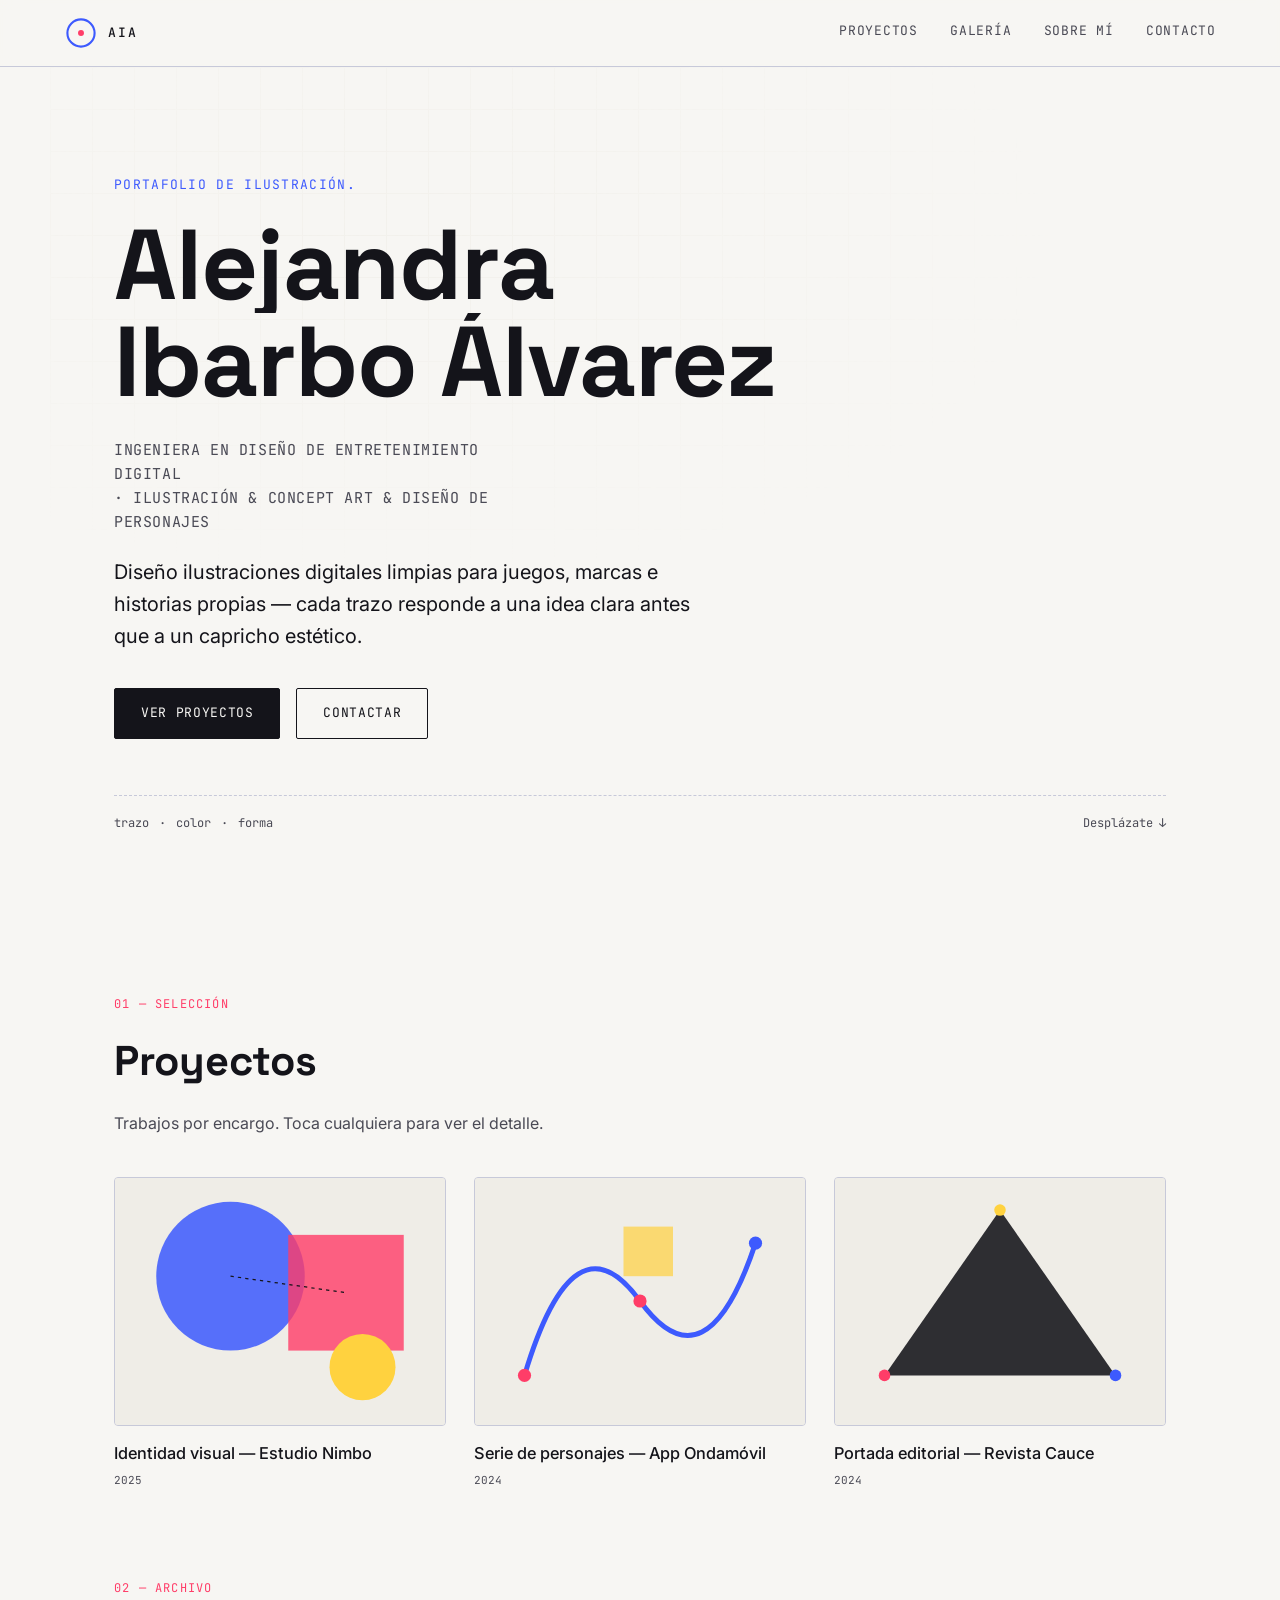
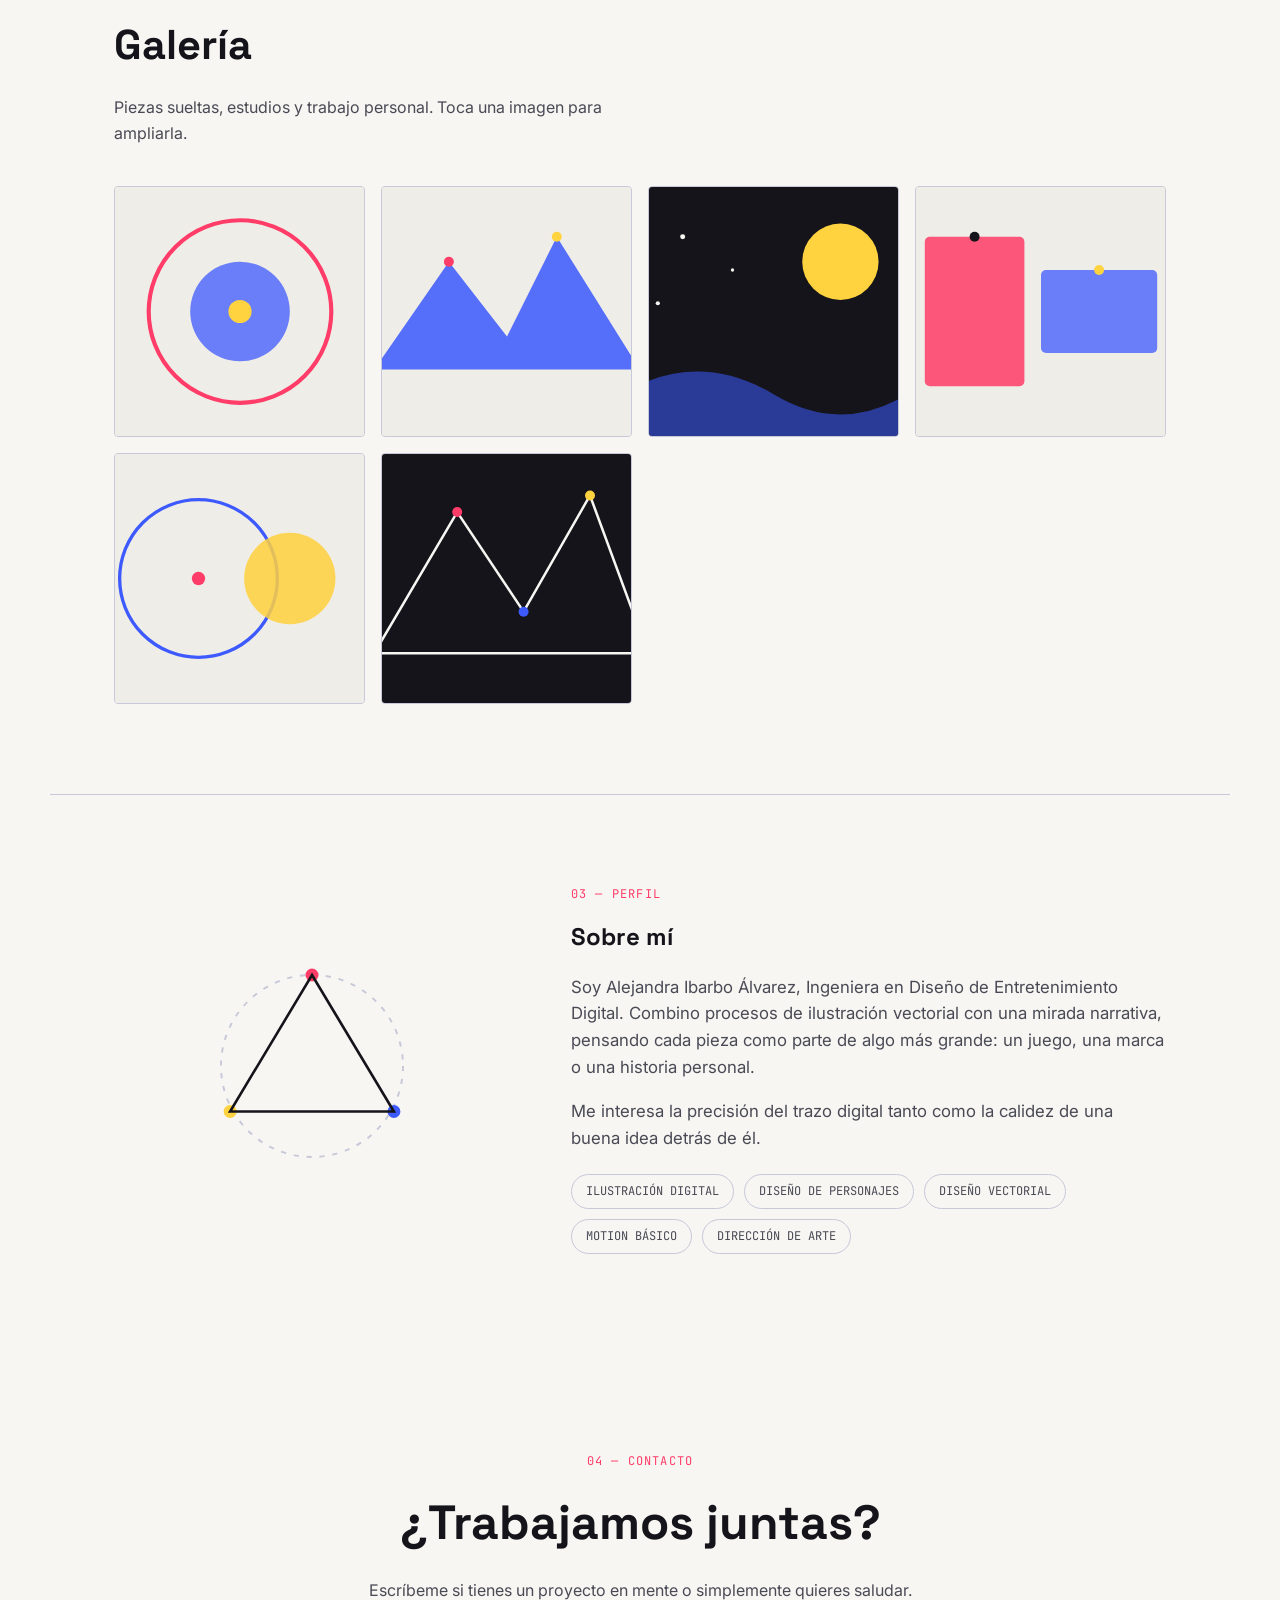
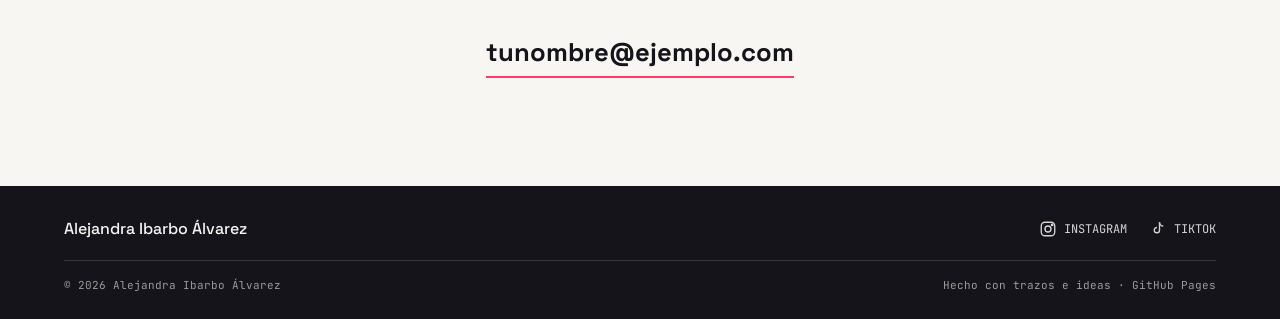
==== index.html @ 2a61c656 "Update index.html" ====
<!DOCTYPE html>
<html lang="es">
<head>
<meta charset="UTF-8">
<meta name="viewport" content="width=device-width, initial-scale=1.0">
<title>Alejandra Ibarbo Álvarez — Ilustración digital</title>
<meta name="description" content="Portafolio de ilustración digital de Alejandra Ibarbo Álvarez, Ingeniera en Diseño de Entretenimiento Digital.">
<link rel="icon" href="data:image/svg+xml,<svg xmlns=%22http://www.w3.org/2000/svg%22 viewBox=%220 0 100 100%22><circle cx=%2250%22 cy=%2250%22 r=%2242%22 fill=%22%23F7F6F3%22 stroke=%22%233D5AFE%22 stroke-width=%228%22/><circle cx=%2250%22 cy=%2250%22 r=%2210%22 fill=%22%23FF3D68%22/></svg>">
<link rel="preconnect" href="https://fonts.googleapis.com">
<link rel="preconnect" href="https://fonts.gstatic.com" crossorigin>
<link href="https://fonts.googleapis.com/css2?family=Space+Grotesk:wght@500;700&family=Inter:wght@400;500;600&family=JetBrains+Mono:wght@400;500&display=swap" rel="stylesheet">
<link rel="stylesheet" href="css/style.css">
</head>
<body>

<a class="skip-link" href="#contenido">Saltar al contenido</a>

<!-- ============ TOOLBAR / NAV ============ -->
<header class="toolbar">
  <a href="#inicio" class="toolbar__mark" aria-label="Inicio">
    <svg viewBox="0 0 40 40" width="34" height="34" aria-hidden="true">
      <circle cx="20" cy="20" r="16" fill="none" stroke="var(--vector-blue)" stroke-width="2.5"/>
      <circle cx="20" cy="20" r="3.5" fill="var(--node-pink)"/>
    </svg>
    <span class="toolbar__mark-text">AIA</span>
  </a>

  <nav class="toolbar__nav" aria-label="Navegación principal">
    <a href="#proyectos">Proyectos</a>
    <a href="#galeria">Galería</a>
    <a href="#sobre-mi">Sobre mí</a>
    <a href="#contacto">Contacto</a>
  </nav>

  <button class="toolbar__menu-btn" id="menuBtn" aria-expanded="false" aria-controls="mobileNav" aria-label="Abrir menú">
    <span></span><span></span><span></span>
  </button>
</header>

<nav id="mobileNav" class="mobile-nav" aria-label="Navegación móvil">
  <a href="#proyectos">Proyectos</a>
  <a href="#galeria">Galería</a>
  <a href="#sobre-mi">Sobre mí</a>
  <a href="#contacto">Contacto</a>
</nav>

<main id="contenido">

  <!-- ============ HERO ============ -->
  <section class="hero" id="inicio">
    <div class="hero__grid" aria-hidden="true"></div>

    <p class="hero__eyebrow">Portafolio de ilustración.</p>

    <h1 class="hero__name" id="heroName">
      <span class="hero__name-line">Alejandra</span>
      <span class="hero__name-line">Ibarbo Álvarez</span>
    </h1>

    <p class="hero__role">Ingeniera en Diseño de Entretenimiento Digital<br class="hero__role-break"> · Ilustración &amp; Concept art &amp; Diseño de personajes</p>

    <p class="hero__intro">Diseño ilustraciones digitales limpias para juegos, marcas e historias propias — cada trazo responde a una idea clara antes que a un capricho estético.</p>

    <div class="hero__actions">
      <a href="#proyectos" class="btn btn--primary">Ver proyectos</a>
      <a href="#contacto" class="btn btn--ghost">Contactar</a>
    </div>

    <div class="hero__statusbar">
      <span>trazo</span><span>·</span><span>color</span><span>·</span><span>forma</span>
      <span class="hero__scroll-cue">Desplázate <span class="hero__scroll-arrow">↓</span></span>
    </div>
  </section>

  <!-- ============ PROYECTOS ============ -->
  <section class="work" id="proyectos">
    <div class="section-head">
      <span class="section-head__tag">01 — Selección</span>
      <h2>Proyectos</h2>
      <p>Trabajos por encargo. Toca cualquiera para ver el detalle.</p>
    </div>

    <div class="grid" id="projectGrid">

      <a class="card project-card" href="proyecto-nimbo.html">
        <span class="card__frame">
          <img src="assets/images/proyecto-1.svg" alt="Identidad visual ilustrada para Estudio Nimbo" loading="lazy">
          <span class="card__node card__node--tl" aria-hidden="true"></span>
          <span class="card__node card__node--br" aria-hidden="true"></span>
          <span class="card__expand" aria-hidden="true">Ver proyecto +</span>
        </span>
        <span class="card__meta">
          <span class="card__title">Identidad visual — Estudio Nimbo</span>
          <span class="card__year">2025</span>
        </span>
      </a>

      <a class="card project-card" href="proyecto-ondamovil.html">
        <span class="card__frame">
          <img src="assets/images/proyecto-2.svg" alt="Serie de personajes para la app Ondamóvil" loading="lazy">
          <span class="card__node card__node--tl" aria-hidden="true"></span>
          <span class="card__node card__node--br" aria-hidden="true"></span>
          <span class="card__expand" aria-hidden="true">Ver proyecto +</span>
        </span>
        <span class="card__meta">
          <span class="card__title">Serie de personajes — App Ondamóvil</span>
          <span class="card__year">2024</span>
        </span>
      </a>

      <a class="card project-card" href="proyecto-cauce.html">
        <span class="card__frame">
          <img src="assets/images/proyecto-3.svg" alt="Portada editorial para Revista Cauce" loading="lazy">
          <span class="card__node card__node--tl" aria-hidden="true"></span>
          <span class="card__node card__node--br" aria-hidden="true"></span>
          <span class="card__expand" aria-hidden="true">Ver proyecto +</span>
        </span>
        <span class="card__meta">
          <span class="card__title">Portada editorial — Revista Cauce</span>
          <span class="card__year">2024</span>
        </span>
      </a>

    </div>
  </section>

  <!-- ============ GALERÍA ============ -->
  <section class="gallery" id="galeria">
    <div class="section-head">
      <span class="section-head__tag">02 — Archivo</span>
      <h2>Galería</h2>
      <p>Piezas sueltas, estudios y trabajo personal. Toca una imagen para ampliarla.</p>
    </div>

    <div class="gallery__grid" id="galleryGrid">
      <button class="gallery__item" type="button" data-full="assets/images/personal-1.svg" data-caption="Retratos en movimiento — 2025">
        <img src="assets/images/personal-1.svg" alt="Retratos en movimiento" loading="lazy">
      </button>
      <button class="gallery__item" type="button" data-full="assets/images/personal-2.svg" data-caption="Bestiario urbano — 2023">
        <img src="assets/images/personal-2.svg" alt="Bestiario urbano" loading="lazy">
      </button>
      <button class="gallery__item" type="button" data-full="assets/images/personal-3.svg" data-caption="Estudio de color: Nocturno — 2023">
        <img src="assets/images/personal-3.svg" alt="Estudio de color nocturno" loading="lazy">
      </button>
      <button class="gallery__item" type="button" data-full="assets/images/personal-4.svg" data-caption="Estudio de forma — 2023">
        <img src="assets/images/personal-4.svg" alt="Estudio de forma" loading="lazy">
      </button>
      <button class="gallery__item" type="button" data-full="assets/images/personal-5.svg" data-caption="Superposiciones — 2024">
        <img src="assets/images/personal-5.svg" alt="Superposiciones" loading="lazy">
      </button>
      <button class="gallery__item" type="button" data-full="assets/images/personal-6.svg" data-caption="Paisaje geométrico — 2024">
        <img src="assets/images/personal-6.svg" alt="Paisaje geométrico" loading="lazy">
      </button>
    </div>
  </section>

  <!-- ============ SOBRE MÍ ============ -->
  <section class="about" id="sobre-mi">
    <div class="about__mark" aria-hidden="true">
      <svg viewBox="0 0 200 200" width="100%" height="100%">
        <circle cx="100" cy="100" r="70" fill="none" stroke="var(--path-grey)" stroke-width="1.5" stroke-dasharray="4 6"/>
        <circle cx="100" cy="30" r="5" fill="var(--node-pink)"/>
        <circle cx="163" cy="135" r="5" fill="var(--vector-blue)"/>
        <circle cx="37" cy="135" r="5" fill="var(--highlight-yellow)"/>
        <path d="M100,30 L163,135 L37,135 Z" fill="none" stroke="var(--ink)" stroke-width="2"/>
      </svg>
    </div>
    <div class="about__text">
      <span class="section-head__tag">03 — Perfil</span>
      <h2>Sobre mí</h2>
      <p>Soy Alejandra Ibarbo Álvarez, Ingeniera en Diseño de Entretenimiento Digital. Combino procesos de ilustración vectorial con una mirada narrativa, pensando cada pieza como parte de algo más grande: un juego, una marca o una historia personal.</p>
      <p>Me interesa la precisión del trazo digital tanto como la calidez de una buena idea detrás de él.</p>
      <ul class="pills">
        <li>Ilustración digital</li>
        <li>Diseño de personajes</li>
        <li>Diseño vectorial</li>
        <li>Motion básico</li>
        <li>Dirección de arte</li>
      </ul>
    </div>
  </section>

  <!-- ============ CONTACTO ============ -->
  <section class="contact" id="contacto">
    <span class="section-head__tag">04 — Contacto</span>
    <h2>¿Trabajamos juntas?</h2>
    <p>Escríbeme si tienes un proyecto en mente o simplemente quieres saludar.</p>
    <a href="mailto:tunombre@ejemplo.com" class="contact__email">tunombre@ejemplo.com</a>
  </section>

</main>

<!-- ============ FOOTER / STATUS BAR ============ -->
<footer class="footer">
  <div class="footer__row">
    <span class="footer__name">Alejandra Ibarbo Álvarez</span>
    <div class="footer__social">
      <a href="https://instagram.com/tunombre" target="_blank" rel="noopener noreferrer" aria-label="Instagram">
        <svg width="18" height="18" viewBox="0 0 24 24" fill="none" stroke="currentColor" stroke-width="1.8" aria-hidden="true"><rect x="3" y="3" width="18" height="18" rx="5"/><circle cx="12" cy="12" r="4"/><circle cx="17.5" cy="6.5" r="1"/></svg>
        <span>Instagram</span>
      </a>
      <a href="https://www.tiktok.com/@tunombre" target="_blank" rel="noopener noreferrer" aria-label="TikTok">
        <svg width="18" height="18" viewBox="0 0 24 24" fill="none" stroke="currentColor" stroke-width="1.8" aria-hidden="true"><path d="M14 3v10.5a3.5 3.5 0 1 1-3.5-3.5"/><path d="M14 3c0 3 2.5 5 5 5"/></svg>
        <span>TikTok</span>
      </a>
    </div>
  </div>
  <div class="footer__row footer__row--meta">
    <span>© <span id="year"></span> Alejandra Ibarbo Álvarez</span>
    <span>Hecho con trazos e ideas · GitHub Pages</span>
  </div>
</footer>

<!-- ============ LIGHTBOX DE GALERÍA ============ -->
<div class="lightbox" id="lightbox" aria-hidden="true">
  <div class="lightbox__backdrop" data-close></div>
  <button class="lightbox__close" type="button" data-close aria-label="Cerrar imagen">
    <svg width="20" height="20" viewBox="0 0 24 24" fill="none" stroke="currentColor" stroke-width="2"><path d="M5 5l14 14M19 5L5 19"/></svg>
  </button>
  <button class="lightbox__nav lightbox__nav--prev" type="button" id="lightboxPrev" aria-label="Imagen anterior">
    <svg width="22" height="22" viewBox="0 0 24 24" fill="none" stroke="currentColor" stroke-width="2"><path d="M15 5l-7 7 7 7"/></svg>
  </button>
  <button class="lightbox__nav lightbox__nav--next" type="button" id="lightboxNext" aria-label="Imagen siguiente">
    <svg width="22" height="22" viewBox="0 0 24 24" fill="none" stroke="currentColor" stroke-width="2"><path d="M9 5l7 7-7 7"/></svg>
  </button>
  <figure class="lightbox__figure">
    <img id="lightboxImage" src="" alt="">
    <figcaption id="lightboxCaption"></figcaption>
  </figure>
</div>

<script src="js/script.js"></script>
</body>
</html>
---- css/style.css ----
/* =========================================================
   TOKENS
   ========================================================= */
:root{
  --canvas: #F7F6F3;
  --canvas-alt: #EFEDE7;
  --ink: #14141A;
  --ink-soft: #4A4A55;
  --vector-blue: #3D5AFE;
  --node-pink: #FF3D68;
  --path-grey: #C7C9D9;
  --highlight-yellow: #FFD23F;

  --font-display: 'Space Grotesk', sans-serif;
  --font-body: 'Inter', sans-serif;
  --font-mono: 'JetBrains Mono', monospace;

  --container: 1180px;
  --edge: clamp(20px, 5vw, 64px);
}

*,*::before,*::after{ box-sizing: border-box; }

html{ scroll-behavior: smooth; }

body{
  margin:0;
  background: var(--canvas);
  color: var(--ink);
  font-family: var(--font-body);
  font-size: 16px;
  line-height: 1.6;
  -webkit-font-smoothing: antialiased;
}

img{ max-width: 100%; display:block; }
a{ color: inherit; }

h1,h2,h3{ font-family: var(--font-display); margin: 0; }

.skip-link{
  position:absolute; left:-999px; top:0;
  background:var(--ink); color:var(--canvas);
  padding:10px 16px; z-index:200;
}
.skip-link:focus{ left: var(--edge); top: var(--edge); }

:focus-visible{
  outline: 2.5px solid var(--vector-blue);
  outline-offset: 3px;
}

@media (prefers-reduced-motion: reduce){
  *{ animation-duration: 0.001ms !important; animation-iteration-count: 1 !important; transition-duration: 0.001ms !important; scroll-behavior: auto !important; }
}

/* =========================================================
   TOOLBAR
   ========================================================= */
.toolbar{
  position: sticky; top:0; z-index:100;
  display:flex; align-items:center; justify-content:space-between;
  padding: 16px var(--edge);
  background: rgba(247,246,243,0.86);
  backdrop-filter: blur(10px);
  border-bottom: 1px solid var(--path-grey);
}
.toolbar__mark{
  display:flex; align-items:center; gap:10px;
  text-decoration:none; color:var(--ink);
}
.toolbar__mark-text{
  font-family: var(--font-mono); font-size: 13px; letter-spacing:0.14em;
  font-weight:500;
}
.toolbar__nav{ display:flex; gap:32px; }
.toolbar__nav a{
  text-decoration:none; font-family:var(--font-mono);
  font-size: 13px; letter-spacing:0.06em; text-transform:uppercase;
  color: var(--ink-soft);
  position:relative; padding-bottom:3px;
  transition: color .2s ease;
}
.toolbar__nav a:hover{ color: var(--vector-blue); }
.toolbar__nav a::after{
  content:""; position:absolute; left:0; bottom:0; height:2px; width:0;
  background: var(--node-pink); transition: width .25s ease;
}
.toolbar__nav a:hover::after{ width:100%; }

.toolbar__menu-btn{
  display:none; flex-direction:column; gap:5px;
  width:32px; height:32px; background:none; border:none; cursor:pointer;
  padding:0;
}
.toolbar__menu-btn span{
  display:block; height:2px; width:100%; background:var(--ink);
  transition: transform .25s ease, opacity .25s ease;
}

.mobile-nav{
  display:none; flex-direction:column;
  position: sticky; top: 66px; z-index:99;
  background: var(--canvas);
  border-bottom: 1px solid var(--path-grey);
}
.mobile-nav a{
  padding: 16px var(--edge);
  text-decoration:none; color:var(--ink);
  font-family: var(--font-mono); font-size:14px; text-transform:uppercase;
  border-top: 1px solid var(--canvas-alt);
}
.mobile-nav.is-open{ display:flex; }

@media (max-width: 760px){
  .toolbar__nav{ display:none; }
  .toolbar__menu-btn{ display:flex; }
}

/* =========================================================
   HERO
   ========================================================= */
.hero{
  position:relative;
  padding: clamp(64px, 12vh, 130px) var(--edge) clamp(48px, 8vh, 80px);
  max-width: var(--container);
  margin: 0 auto;
  overflow:hidden;
}
.hero__grid{
  position:absolute; inset:0;
  background-image:
    linear-gradient(var(--canvas-alt) 1px, transparent 1px),
    linear-gradient(90deg, var(--canvas-alt) 1px, transparent 1px);
  background-size: 42px 42px;
  mask-image: radial-gradient(ellipse 80% 60% at 30% 20%, black, transparent 70%);
  opacity:0.6;
  z-index:-1;
}
.hero__eyebrow{
  font-family: var(--font-mono); font-size:13px; letter-spacing:0.1em;
  text-transform:uppercase; color: var(--vector-blue); margin:0 0 20px;
}
.hero__name{
  font-size: clamp(2.6rem, 9vw, 6.2rem);
  font-weight:700; line-height:0.98; letter-spacing:-0.01em;
  margin:0 0 28px;
}
.hero__name-line{
  display:block; position:relative;
}
.hero__name-line::before{
  content:""; position:absolute; width:8px; height:8px; border-radius:50%;
  background: var(--node-pink); left:-20px; top:0.4em;
  opacity:0; transform: scale(0);
  animation: nodePop .5s ease forwards;
  animation-delay: 1.1s;
}
.hero__name-line:last-child::before{ background: var(--vector-blue); animation-delay: 1.3s; }
@keyframes nodePop{ to{ opacity:1; transform:scale(1); } }
.hero__name-line{
  clip-path: inset(0 100% 0 0);
  animation: reveal 0.9s cubic-bezier(.65,0,.35,1) forwards;
}
.hero__name-line:nth-child(2){ animation-delay: 0.25s; }
@keyframes reveal{ to{ clip-path: inset(0 0 0 0); } }

.hero__role{
  font-family: var(--font-mono); font-size: clamp(13px,1.6vw,15px);
  color: var(--ink-soft); text-transform:uppercase; letter-spacing:0.04em;
  margin: 0 0 22px; max-width: 44ch;
}
.hero__intro{
  font-size: clamp(1.05rem, 2vw, 1.25rem);
  max-width: 46ch; color: var(--ink); margin: 0 0 36px;
}

.hero__actions{ display:flex; gap:16px; flex-wrap:wrap; margin-bottom: 56px; }
.btn{
  font-family: var(--font-mono); font-size:13px; letter-spacing:0.05em;
  text-transform:uppercase; text-decoration:none;
  padding: 14px 26px; border-radius: 2px;
  border: 1.5px solid var(--ink); transition: all .2s ease;
  display:inline-flex; align-items:center; gap:8px;
}
.btn--primary{ background: var(--ink); color: var(--canvas); }
.btn--primary:hover{ background: var(--vector-blue); border-color:var(--vector-blue); }
.btn--ghost{ background:transparent; color:var(--ink); }
.btn--ghost:hover{ border-color: var(--node-pink); color: var(--node-pink); }

.hero__statusbar{
  display:flex; align-items:center; gap:10px;
  font-family: var(--font-mono); font-size:12px; color: var(--ink-soft);
  border-top: 1px dashed var(--path-grey); padding-top:18px;
}
.hero__scroll-cue{ margin-left:auto; display:flex; align-items:center; gap:6px; }
.hero__scroll-arrow{ display:inline-block; animation: bob 1.6s ease-in-out infinite; }
@keyframes bob{ 0%,100%{ transform:translateY(0);} 50%{ transform:translateY(4px);} }

@media (max-width:520px){
  .hero__statusbar span:not(.hero__scroll-cue):not(:first-child){ display:none; }
  .hero__role-break{ display:none; }
}

/* =========================================================
   SECTION HEAD (shared)
   ========================================================= */
.section-head{
  max-width: var(--container); margin: 0 auto; padding: 0 var(--edge);
}
.section-head__tag{
  display:block; font-family: var(--font-mono); font-size:12px;
  letter-spacing:0.1em; text-transform:uppercase; color: var(--node-pink);
  margin-bottom:14px;
}
.section-head h2{ font-size: clamp(1.8rem, 4vw, 2.6rem); margin-bottom:10px; }
.section-head p{ color: var(--ink-soft); max-width:56ch; }

/* =========================================================
   WORK / GRID
   ========================================================= */
.work{ padding: clamp(60px,10vh,110px) 0 clamp(60px,10vh,110px); }

.grid{
  display:grid; grid-template-columns: repeat(3, 1fr); gap: 28px;
  max-width: var(--container); margin: 40px auto 0; padding: 0 var(--edge);
}
@media (max-width: 900px){ .grid{ grid-template-columns: repeat(2,1fr); } }
@media (max-width: 600px){ .grid{ grid-template-columns: 1fr; } }

.card{
  opacity:0; transform: translateY(18px);
  transition: opacity .5s ease, transform .5s ease;
}
.card.is-visible{ opacity:1; transform:none; }

.project-card{
  display:flex; flex-direction:column; width:100%;
  background:none; border:none; padding:0; margin:0; cursor:pointer;
  text-align:left; font-family:inherit; color:inherit; text-decoration:none;
}
.project-card:hover .card__frame{ border-color: var(--vector-blue); }

.card__frame{
  position:relative; aspect-ratio: 4/3; overflow:hidden; display:block;
  background: var(--canvas-alt);
  border: 1px solid var(--path-grey);
  border-radius: 4px;
}
.card__frame img{
  width:100%; height:100%; object-fit:cover;
  transition: transform .5s cubic-bezier(.2,.8,.2,1);
}
.project-card:hover .card__frame img{ transform: scale(1.06); }

.card__expand{
  position:absolute; right:12px; bottom:12px;
  background: var(--ink); color: var(--canvas);
  font-family: var(--font-mono); font-size:11px; text-transform:uppercase;
  letter-spacing:0.05em; padding:7px 12px; border-radius:999px;
  opacity:0; transform: translateY(6px);
  transition: opacity .25s ease, transform .25s ease;
}
.project-card:hover .card__expand,
.project-card:focus-visible .card__expand{ opacity:1; transform:none; }

.card__node{
  position:absolute; width:9px; height:9px; border-radius:50%;
  background: var(--node-pink); border:2px solid var(--canvas);
  opacity:0; transition: opacity .25s ease;
}
.card__node--tl{ top:-5px; left:-5px; }
.card__node--br{ bottom:-5px; right:-5px; background:var(--vector-blue); }
.project-card:hover .card__node{ opacity:1; }

.card__meta{ padding-top:14px; display:flex; flex-direction:column; gap:6px; }
.card__title{ font-size:1.02rem; font-weight:500; font-family: var(--font-body); }
.card__year{ font-family: var(--font-mono); font-size:11px; color: var(--ink-soft); }

/* =========================================================
   ABOUT
   ========================================================= */
.about{
  display:grid; grid-template-columns: 0.8fr 1.2fr; gap: 60px; align-items:center;
  max-width: var(--container); margin: 0 auto; padding: clamp(60px,10vh,110px) var(--edge);
  border-top: 1px solid var(--path-grey);
}
.about__mark{ max-width:260px; margin:0 auto; }
.about__text p{ max-width:60ch; color:var(--ink-soft); font-size:1.05rem; }
.pills{
  list-style:none; margin: 22px 0 0; padding:0; display:flex; flex-wrap:wrap; gap:10px;
}
.pills li{
  font-family: var(--font-mono); font-size:12px; text-transform:uppercase;
  border:1.5px solid var(--path-grey); border-radius:999px; padding:7px 14px;
  color: var(--ink-soft);
}
@media (max-width: 780px){
  .about{ grid-template-columns: 1fr; text-align:left; }
  .about__mark{ max-width:180px; }
}

/* =========================================================
   CONTACT
   ========================================================= */
.contact{
  text-align:center; padding: clamp(70px,12vh,130px) var(--edge);
  max-width: 720px; margin:0 auto;
}
.contact h2{ font-size: clamp(2rem,5vw,3rem); margin: 14px 0 12px; }
.contact p{ color:var(--ink-soft); margin-bottom:28px; }
.contact__email{
  display:inline-block; font-family: var(--font-display); font-weight:700;
  font-size: clamp(1.2rem,3vw,1.6rem); text-decoration:none; color:var(--ink);
  border-bottom: 2.5px solid var(--node-pink); padding-bottom:4px;
  transition: color .2s ease, border-color .2s ease;
}
.contact__email:hover{ color: var(--vector-blue); border-color: var(--vector-blue); }

/* =========================================================
   FOOTER
   ========================================================= */
.footer{
  background: var(--ink); color: var(--canvas);
  padding: 30px var(--edge) 24px;
}
.footer__row{
  max-width: var(--container); margin:0 auto;
  display:flex; align-items:center; justify-content:space-between; flex-wrap:wrap; gap:16px;
}
.footer__name{ font-family: var(--font-display); font-weight:500; font-size:1rem; }
.footer__social{ display:flex; gap:22px; }
.footer__social a{
  display:flex; align-items:center; gap:7px; text-decoration:none; color: var(--canvas);
  font-family: var(--font-mono); font-size:12px; text-transform:uppercase;
  opacity:0.85; transition: opacity .2s ease, color .2s ease;
}
.footer__social a:hover{ opacity:1; color: var(--highlight-yellow); }
.footer__row--meta{
  margin-top:18px; padding-top:16px; border-top:1px solid rgba(247,246,243,0.15);
  font-family: var(--font-mono); font-size:11px; color: rgba(247,246,243,0.6);
  justify-content:space-between;
}
@media (max-width:600px){
  .footer__row--meta{ flex-direction:column; align-items:flex-start; gap:6px; }
}

/* =========================================================
   GALERÍA
   ========================================================= */
.gallery{ padding: 0 0 clamp(60px,10vh,110px); }

.gallery__grid{
  display:grid; grid-template-columns: repeat(4, 1fr); gap: 16px;
  max-width: var(--container); margin: 40px auto 0; padding: 0 var(--edge);
}
@media (max-width: 900px){ .gallery__grid{ grid-template-columns: repeat(3,1fr); } }
@media (max-width: 600px){ .gallery__grid{ grid-template-columns: repeat(2,1fr); gap:10px; } }

.gallery__item{
  position:relative; aspect-ratio: 1/1; overflow:hidden;
  background: var(--canvas-alt); border: 1px solid var(--path-grey); border-radius:4px;
  padding:0; cursor:pointer; display:block;
}
.gallery__item img{
  width:100%; height:100%; object-fit:cover;
  transition: transform .45s cubic-bezier(.2,.8,.2,1), opacity .2s ease;
}
.gallery__item:hover img{ transform: scale(1.08); }
.gallery__item::after{
  content:""; position:absolute; inset:0; border:2px solid transparent;
  transition: border-color .2s ease; pointer-events:none;
}
.gallery__item:hover::after{ border-color: var(--node-pink); }

/* =========================================================
   LIGHTBOX (galería)
   ========================================================= */
.lightbox{
  position: fixed; inset:0; z-index:300;
  display:flex; align-items:center; justify-content:center;
  visibility:hidden; opacity:0;
  transition: opacity .3s ease, visibility 0s linear .3s;
}
.lightbox.is-open{ visibility:visible; opacity:1; transition: opacity .3s ease; }

.lightbox__backdrop{ position:absolute; inset:0; background: rgba(20,20,26,0.92); }

.lightbox__figure{
  position:relative; z-index:1; max-width:min(880px,90vw); max-height:82vh;
  display:flex; flex-direction:column; align-items:center; margin:0;
  transform: scale(0.97); transition: transform .3s ease;
}
.lightbox.is-open .lightbox__figure{ transform:none; }
.lightbox__figure img{
  max-width:100%; max-height:70vh; object-fit:contain;
  border-radius:4px; background: var(--canvas-alt);
}
.lightbox__figure figcaption{
  color: var(--canvas); font-family: var(--font-mono); font-size:12px;
  letter-spacing:0.05em; margin-top:16px; text-align:center;
}

.lightbox__close, .lightbox__nav{
  position:absolute; z-index:2; cursor:pointer;
  background: rgba(247,246,243,0.1); border: 1px solid rgba(247,246,243,0.3);
  color: var(--canvas); border-radius:50%;
  display:flex; align-items:center; justify-content:center;
  transition: background .2s ease, border-color .2s ease;
}
.lightbox__close{ top:20px; right:20px; width:42px; height:42px; }
.lightbox__nav{ top:50%; transform: translateY(-50%); width:46px; height:46px; }
.lightbox__nav--prev{ left:20px; }
.lightbox__nav--next{ right:20px; }
.lightbox__close:hover, .lightbox__nav:hover{
  background: var(--node-pink); border-color: var(--node-pink);
}

@media (max-width:600px){
  .lightbox__nav{ width:38px; height:38px; }
  .lightbox__nav--prev{ left:8px; }
  .lightbox__nav--next{ right:8px; }
  .lightbox__close{ top:10px; right:10px; }
}

/* =========================================================
   PÁGINA DE PROYECTO INDIVIDUAL
   ========================================================= */
.project-back{
  display:inline-flex; align-items:center; gap:8px;
  max-width: var(--container); margin: 28px auto 0; padding: 0 var(--edge);
  font-family: var(--font-mono); font-size:12px; text-transform:uppercase;
  letter-spacing:0.05em; text-decoration:none; color: var(--ink-soft);
  transition: color .2s ease;
}
.project-back:hover{ color: var(--vector-blue); }

.project-header{
  max-width: var(--container); margin: 0 auto; padding: 20px var(--edge) 0;
}
.project-header__eyebrow{
  font-family: var(--font-mono); font-size:12px; letter-spacing:0.1em;
  text-transform:uppercase; color: var(--node-pink); display:block; margin-bottom:16px;
}
.project-header h1{
  font-size: clamp(2rem, 5vw, 3.2rem); line-height:1.05; max-width: 18ch; margin-bottom:20px;
}
.project-header__meta{
  display:flex; flex-wrap:wrap; align-items:center; gap:14px;
}
.project-header__year{ font-family: var(--font-mono); font-size:13px; color: var(--ink-soft); }
.project-header__tags{
  list-style:none; display:flex; flex-wrap:wrap; gap:8px; margin:0; padding:0;
}
.project-header__tags li{
  font-family: var(--font-mono); font-size:11px; text-transform:uppercase;
  border:1.5px solid var(--path-grey); border-radius:999px; padding:6px 13px;
  color: var(--ink-soft);
}

.project-cover{
  max-width: var(--container); margin: 36px auto 0; padding: 0 var(--edge);
}
.project-cover__frame{
  position:relative; border-radius:6px; overflow:hidden; border:1px solid var(--path-grey);
  aspect-ratio: 16/9; background: var(--canvas-alt);
}
.project-cover__frame img{ width:100%; height:100%; object-fit:cover; }
.project-cover__frame::before,
.project-cover__frame::after{
  content:""; position:absolute; width:10px; height:10px; border-radius:50%;
  border:2px solid var(--canvas);
}
.project-cover__frame::before{ top:-5px; left:-5px; background: var(--node-pink); }
.project-cover__frame::after{ bottom:-5px; right:-5px; background: var(--vector-blue); }

.project-content{
  max-width: 760px; margin: 48px auto 0; padding: 0 var(--edge);
}
.project-content p{ font-size:1.05rem; color: var(--ink-soft); margin-bottom:22px; }
.project-content h2{
  font-size:1.3rem; margin: 40px 0 14px; color: var(--ink);
}

.project-gallery{
  max-width: var(--container); margin: 20px auto 0; padding: 0 var(--edge) 40px;
  display:grid; grid-template-columns: repeat(3,1fr); gap:20px;
}
.project-gallery img{
  width:100%; aspect-ratio: 4/3; object-fit:cover; border-radius:4px;
  border:1px solid var(--path-grey); background: var(--canvas-alt);
}
@media (max-width:760px){ .project-gallery{ grid-template-columns: repeat(2,1fr); } }
@media (max-width:480px){ .project-gallery{ grid-template-columns: 1fr; } }

.project-nav{
  max-width: var(--container); margin: 0 auto; padding: 40px var(--edge) 80px;
  display:flex; justify-content:space-between; align-items:center; gap:20px;
  border-top: 1px dashed var(--path-grey); margin-top:20px; padding-top:32px;
}
.project-nav__link{
  display:flex; flex-direction:column; gap:6px; text-decoration:none; color:var(--ink);
  max-width: 45%;
}
.project-nav__link--next{ text-align:right; align-items:flex-end; }
.project-nav__label{
  font-family: var(--font-mono); font-size:11px; text-transform:uppercase;
  color: var(--ink-soft); letter-spacing:0.05em;
}
.project-nav__title{
  font-family: var(--font-display); font-weight:500; font-size:1.05rem;
  transition: color .2s ease;
}
.project-nav__link:hover .project-nav__title{ color: var(--vector-blue); }

@media (max-width:600px){
  .project-header h1{ max-width:none; }
}
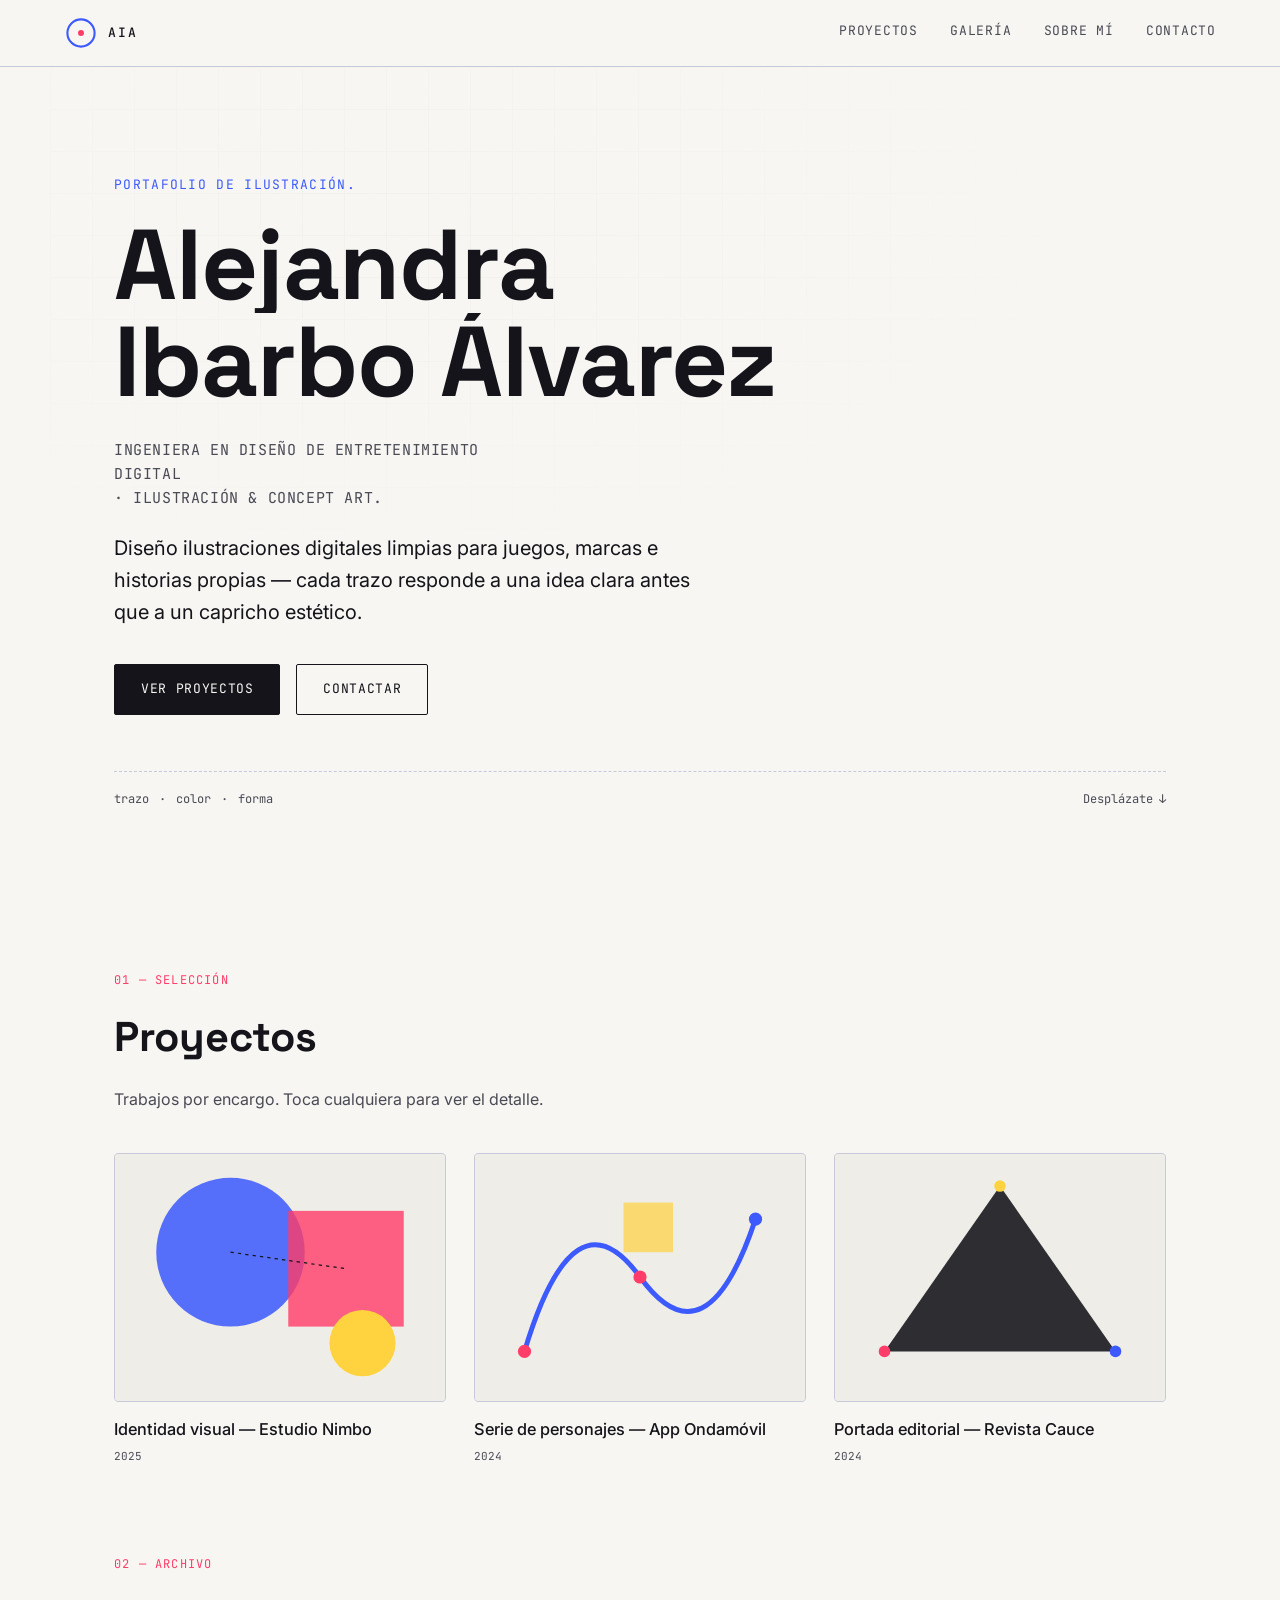
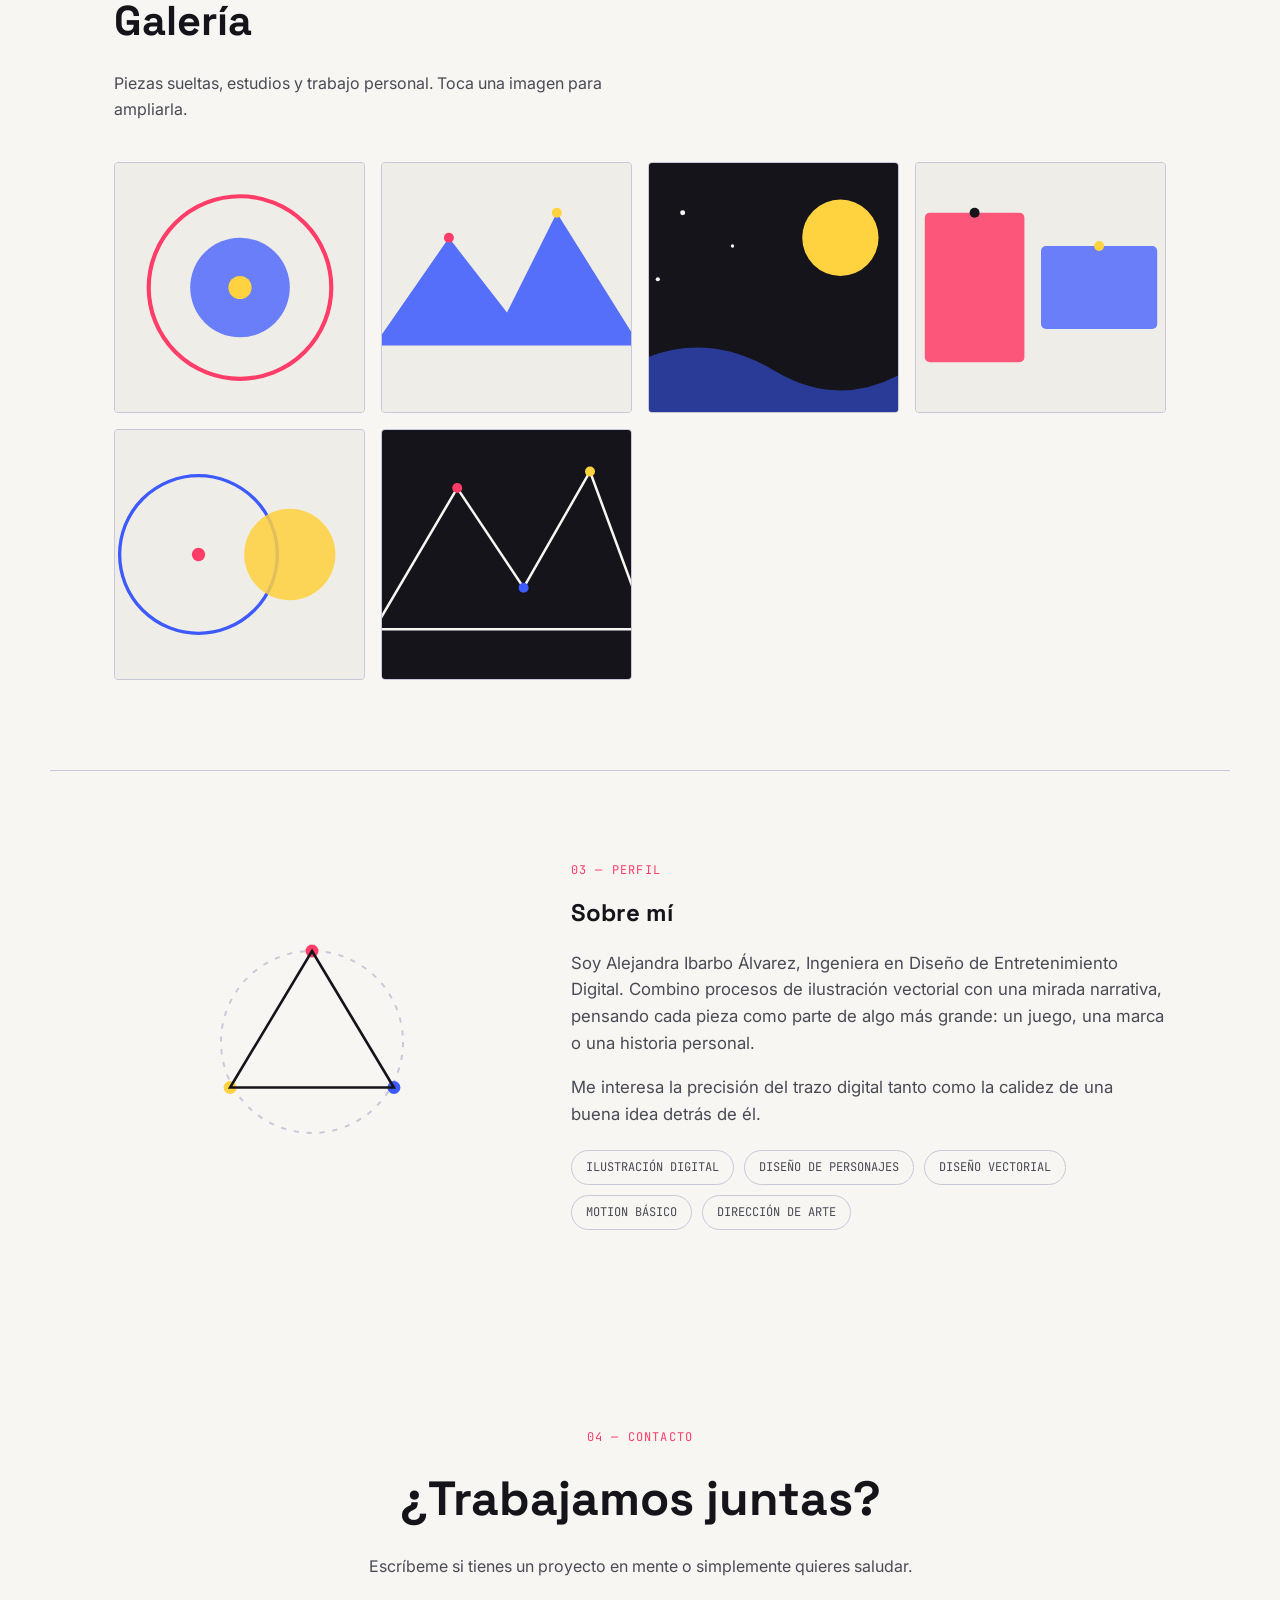
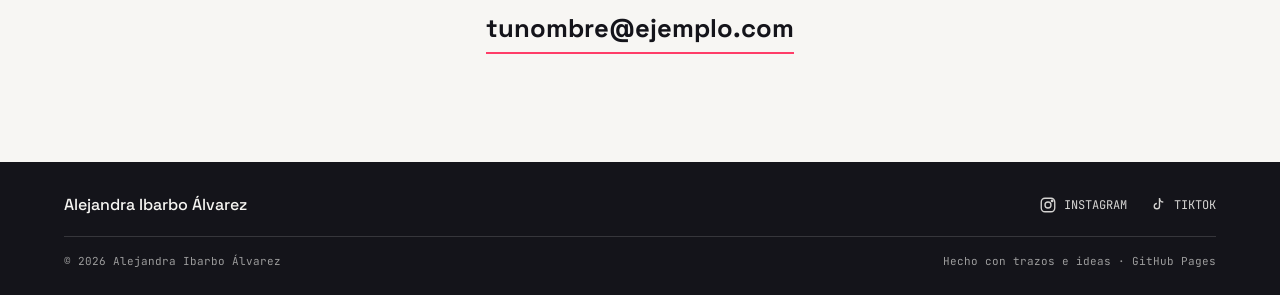
==== commit 9581c738: "Update index.html" ====
--- a/index.html
+++ b/index.html
@@ -57,7 +57,7 @@
       <span class="hero__name-line">Ibarbo Álvarez</span>
     </h1>
 
-    <p class="hero__role">Ingeniera en Diseño de Entretenimiento Digital<br class="hero__role-break"> · Ilustración &amp; Concept art &amp; Diseño de personajes</p>
+    <p class="hero__role">Ingeniera en Diseño de Entretenimiento Digital<br class="hero__role-break"> · Ilustración &amp; Concept art.</p>
 
     <p class="hero__intro">Diseño ilustraciones digitales limpias para juegos, marcas e historias propias — cada trazo responde a una idea clara antes que a un capricho estético.</p>
 
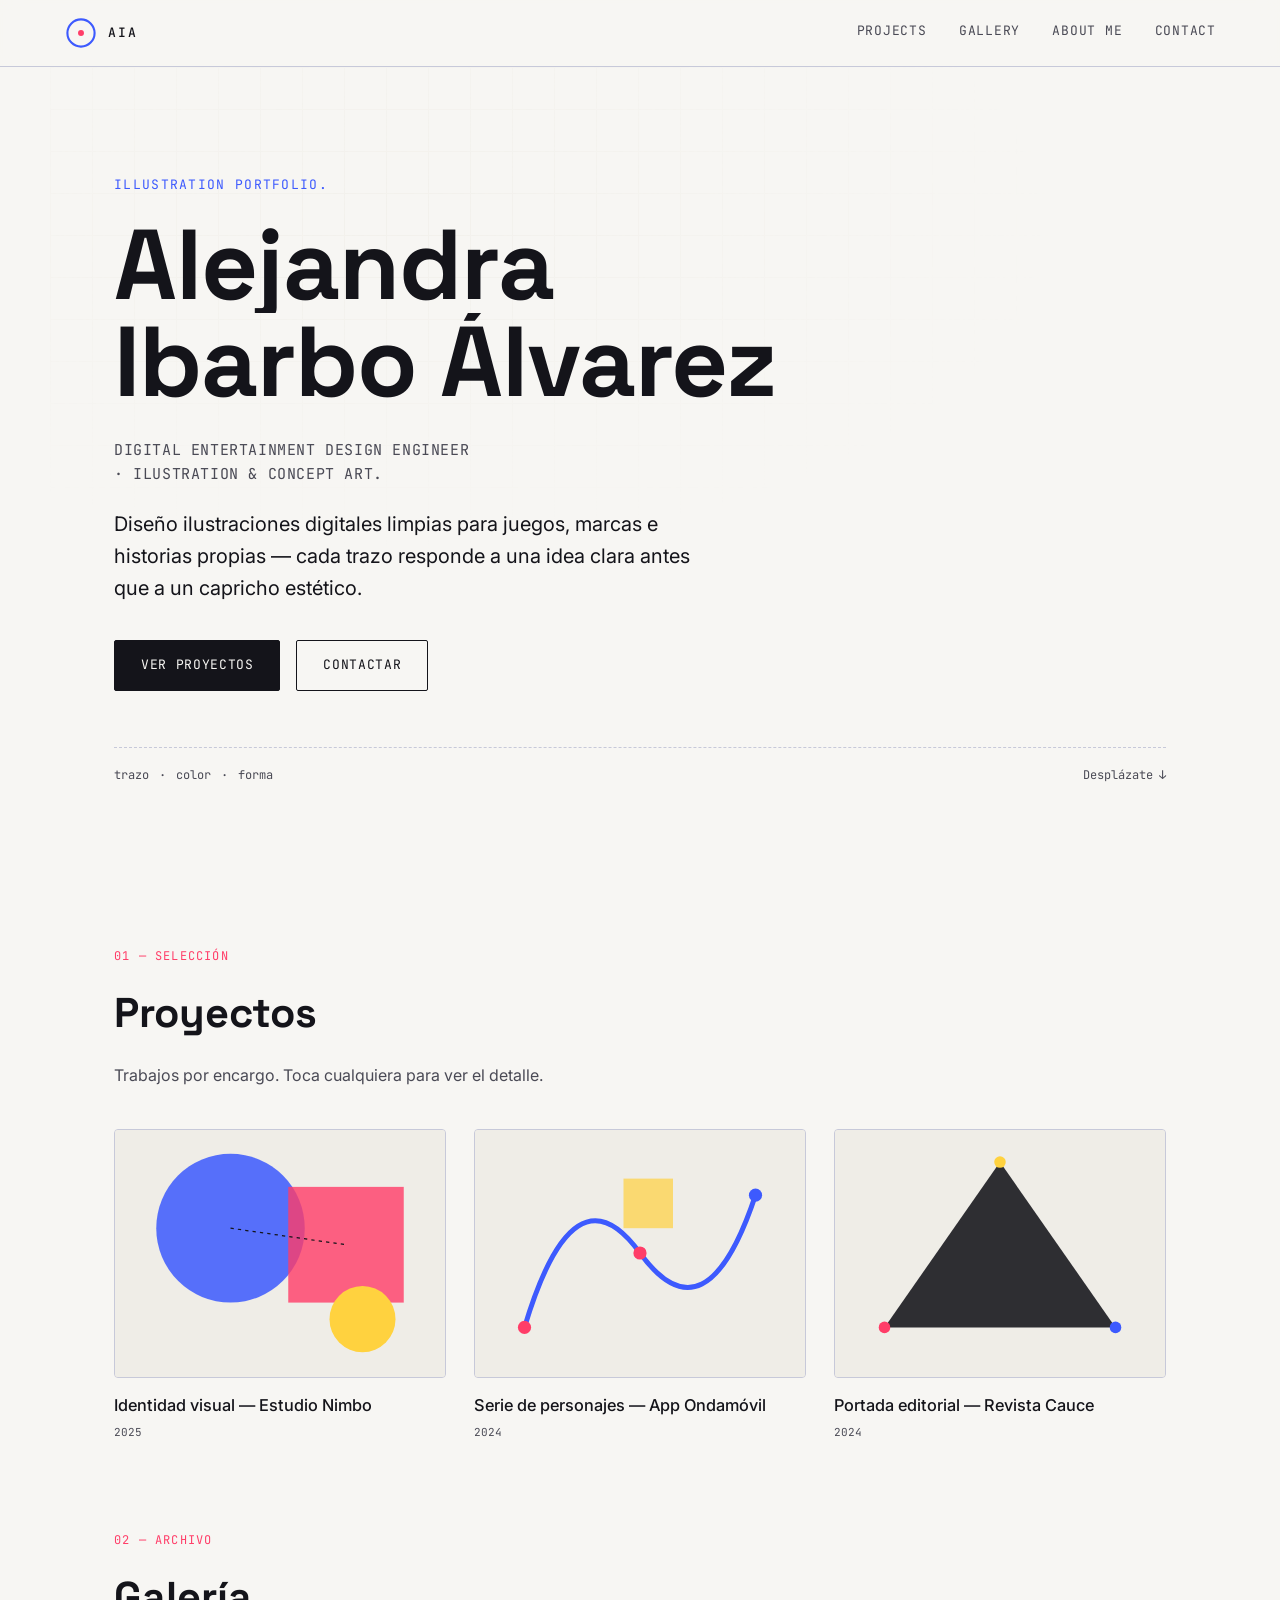
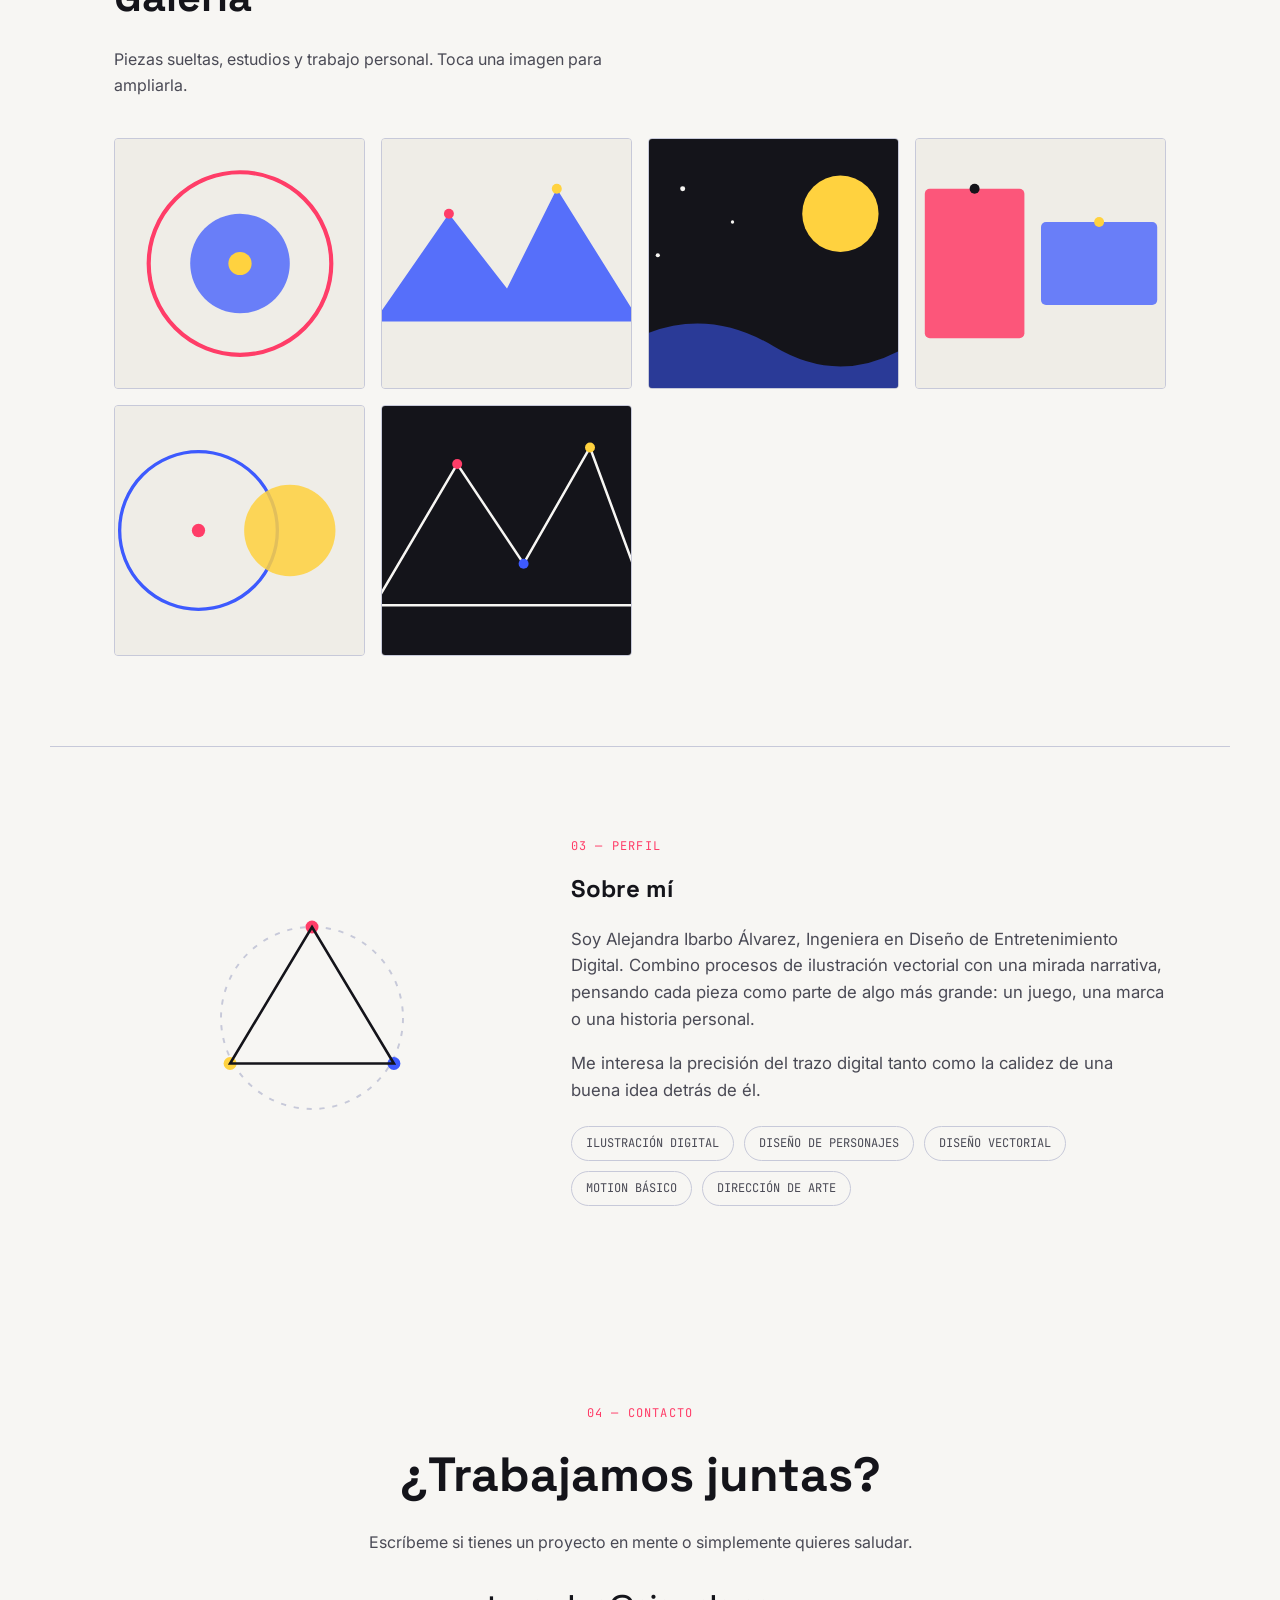
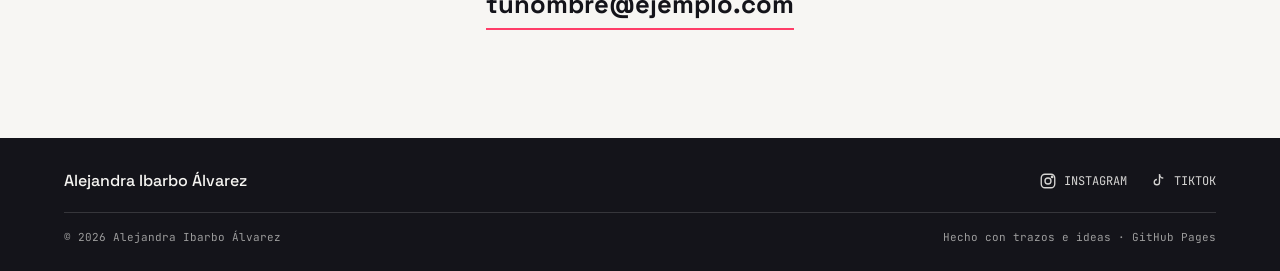
==== commit eccf3bc5: "Update index.html" ====
--- a/index.html
+++ b/index.html
@@ -3,8 +3,8 @@
 <head>
 <meta charset="UTF-8">
 <meta name="viewport" content="width=device-width, initial-scale=1.0">
-<title>Alejandra Ibarbo Álvarez — Ilustración digital</title>
-<meta name="description" content="Portafolio de ilustración digital de Alejandra Ibarbo Álvarez, Ingeniera en Diseño de Entretenimiento Digital.">
+<title>Alejandra Ibarbo Álvarez — Digital Illustration</title>
+<meta name="description" content="Digital Illustration portfolio made by Alejandra Ibarbo Álvarez, Digital Entertainment Design Engineer.">
 <link rel="icon" href="data:image/svg+xml,<svg xmlns=%22http://www.w3.org/2000/svg%22 viewBox=%220 0 100 100%22><circle cx=%2250%22 cy=%2250%22 r=%2242%22 fill=%22%23F7F6F3%22 stroke=%22%233D5AFE%22 stroke-width=%228%22/><circle cx=%2250%22 cy=%2250%22 r=%2210%22 fill=%22%23FF3D68%22/></svg>">
 <link rel="preconnect" href="https://fonts.googleapis.com">
 <link rel="preconnect" href="https://fonts.gstatic.com" crossorigin>
@@ -26,10 +26,10 @@
   </a>
 
   <nav class="toolbar__nav" aria-label="Navegación principal">
-    <a href="#proyectos">Proyectos</a>
-    <a href="#galeria">Galería</a>
-    <a href="#sobre-mi">Sobre mí</a>
-    <a href="#contacto">Contacto</a>
+    <a href="#proyectos">Projects</a>
+    <a href="#galeria">Gallery</a>
+    <a href="#sobre-mi">About me</a>
+    <a href="#contacto">Contact</a>
   </nav>
 
   <button class="toolbar__menu-btn" id="menuBtn" aria-expanded="false" aria-controls="mobileNav" aria-label="Abrir menú">
@@ -38,10 +38,10 @@
 </header>
 
 <nav id="mobileNav" class="mobile-nav" aria-label="Navegación móvil">
-  <a href="#proyectos">Proyectos</a>
-  <a href="#galeria">Galería</a>
-  <a href="#sobre-mi">Sobre mí</a>
-  <a href="#contacto">Contacto</a>
+  <a href="#proyectos">Project</a>
+  <a href="#galeria">Gallery</a>
+  <a href="#sobre-mi">About me</a>
+  <a href="#contacto">Contact</a>
 </nav>
 
 <main id="contenido">
@@ -50,14 +50,14 @@
   <section class="hero" id="inicio">
     <div class="hero__grid" aria-hidden="true"></div>
 
-    <p class="hero__eyebrow">Portafolio de ilustración.</p>
+    <p class="hero__eyebrow">Illustration portfolio.</p>
 
     <h1 class="hero__name" id="heroName">
       <span class="hero__name-line">Alejandra</span>
       <span class="hero__name-line">Ibarbo Álvarez</span>
     </h1>
 
-    <p class="hero__role">Ingeniera en Diseño de Entretenimiento Digital<br class="hero__role-break"> · Ilustración &amp; Concept art.</p>
+    <p class="hero__role">Digital Entertainment Design Engineer<br class="hero__role-break"> · Ilustration &amp; Concept art.</p>
 
     <p class="hero__intro">Diseño ilustraciones digitales limpias para juegos, marcas e historias propias — cada trazo responde a una idea clara antes que a un capricho estético.</p>
 
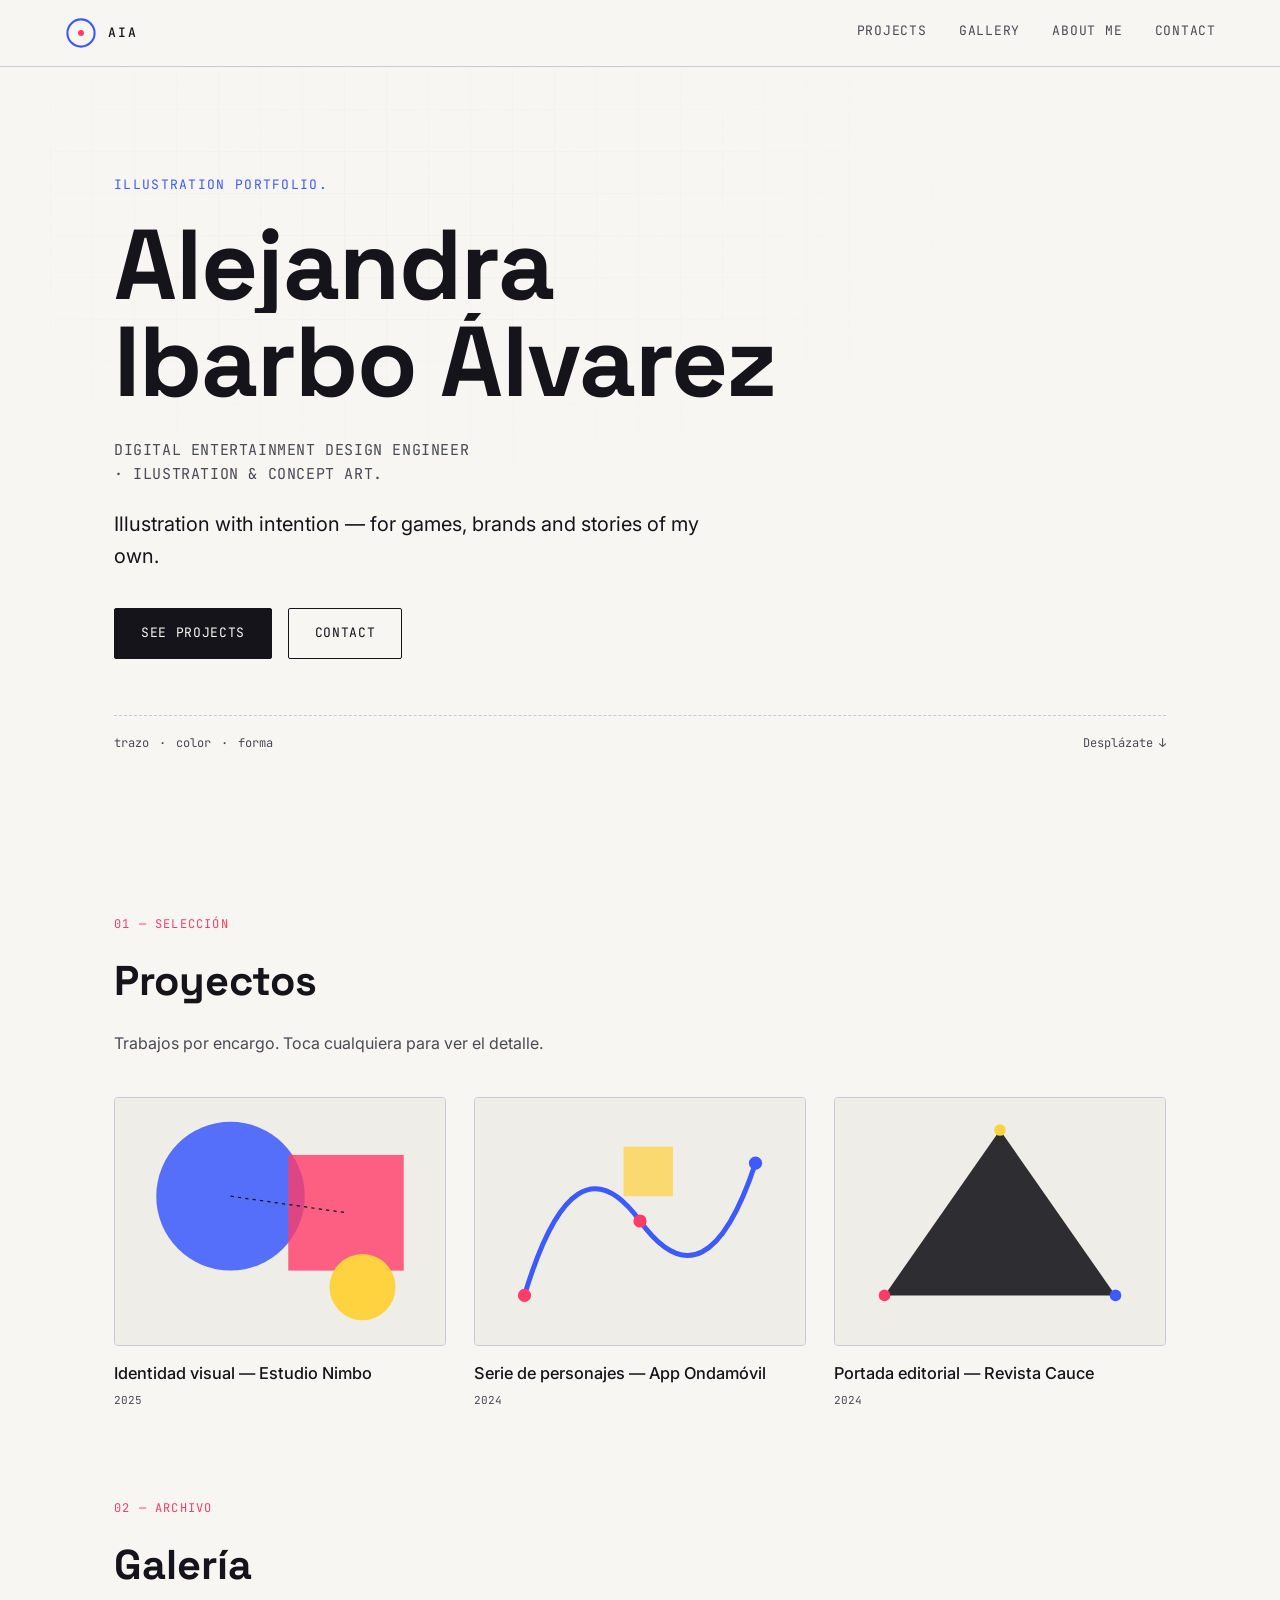
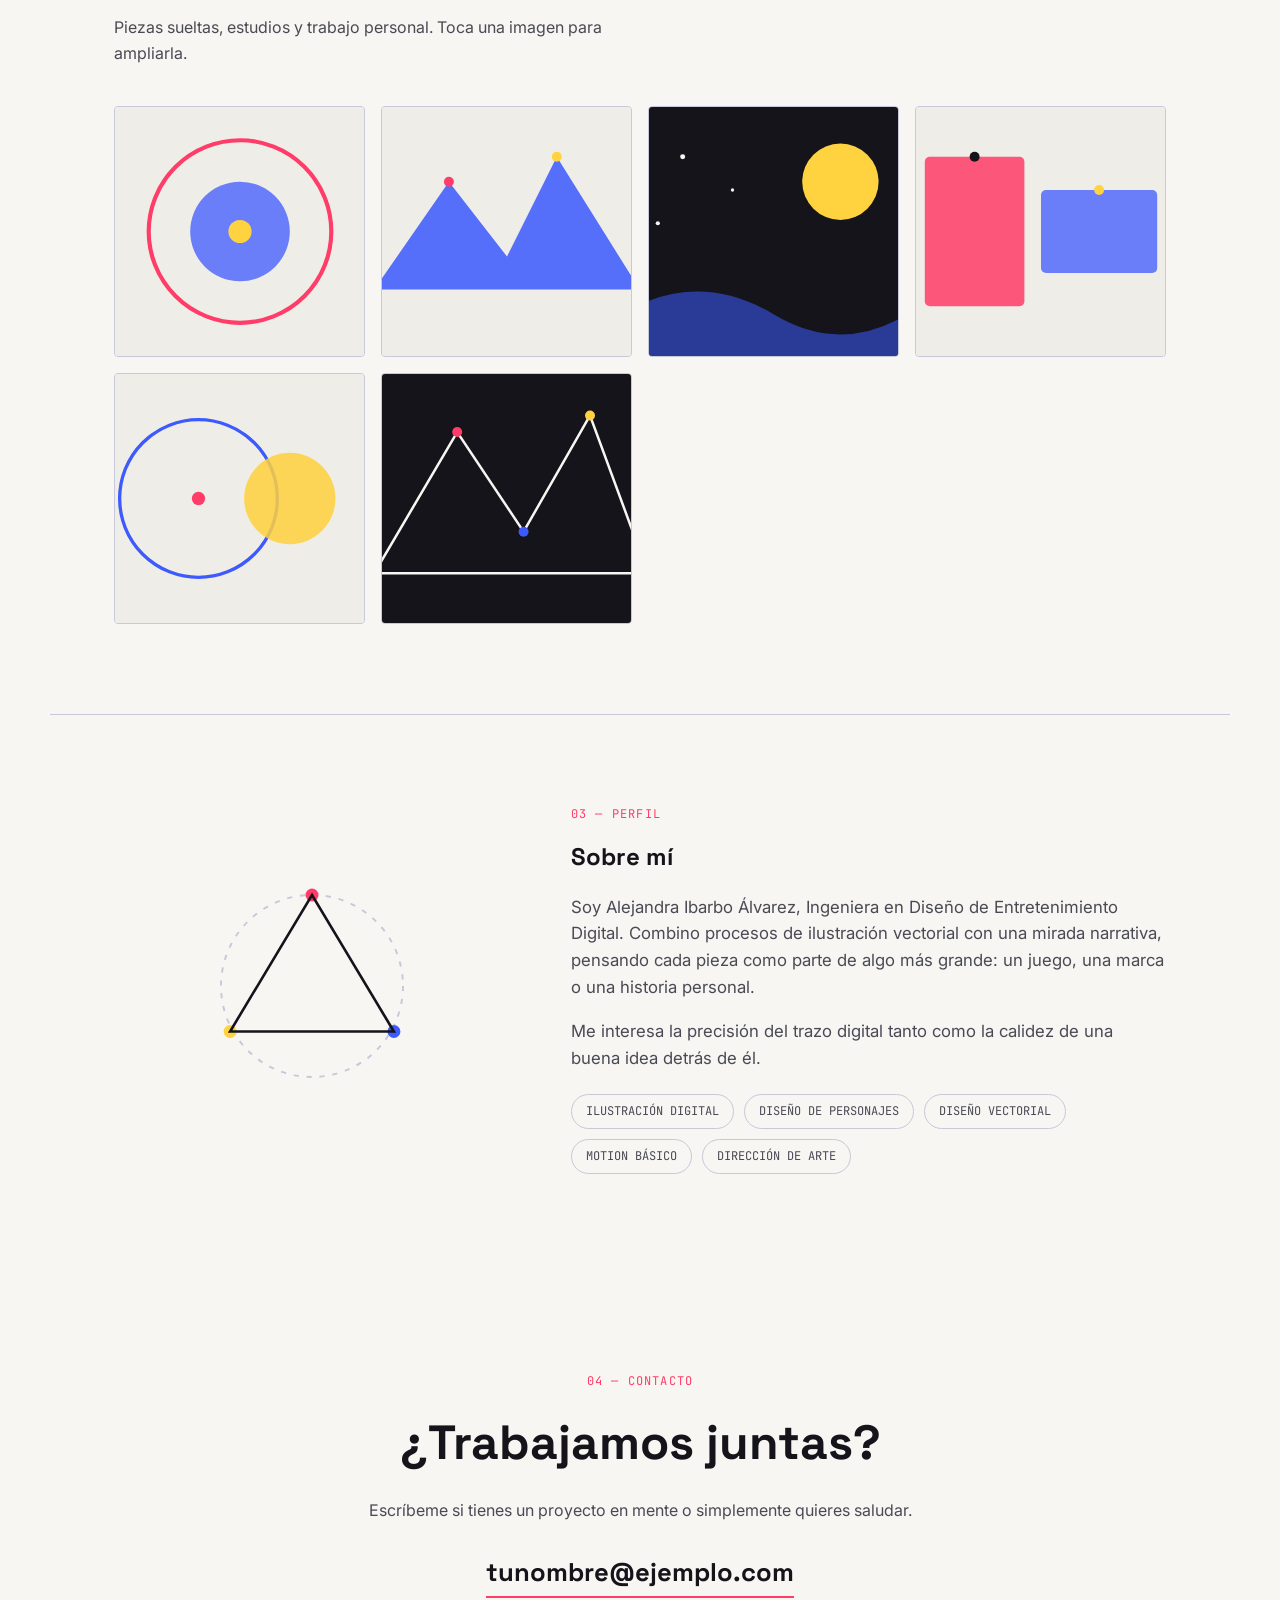
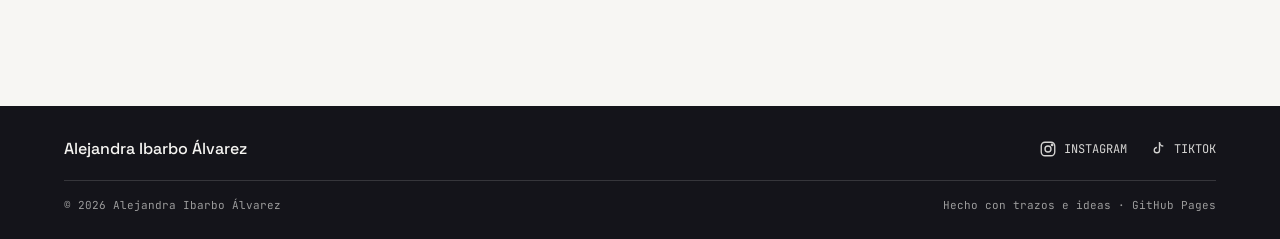
==== commit 69512ba4: "Update index.html" ====
--- a/index.html
+++ b/index.html
@@ -59,11 +59,11 @@
 
     <p class="hero__role">Digital Entertainment Design Engineer<br class="hero__role-break"> · Ilustration &amp; Concept art.</p>
 
-    <p class="hero__intro">Diseño ilustraciones digitales limpias para juegos, marcas e historias propias — cada trazo responde a una idea clara antes que a un capricho estético.</p>
+    <p class="hero__intro">Illustration with intention — for games, brands and stories of my own.</p>
 
     <div class="hero__actions">
-      <a href="#proyectos" class="btn btn--primary">Ver proyectos</a>
-      <a href="#contacto" class="btn btn--ghost">Contactar</a>
+      <a href="#proyectos" class="btn btn--primary">See projects</a>
+      <a href="#contacto" class="btn btn--ghost">Contact</a>
     </div>
 
     <div class="hero__statusbar">
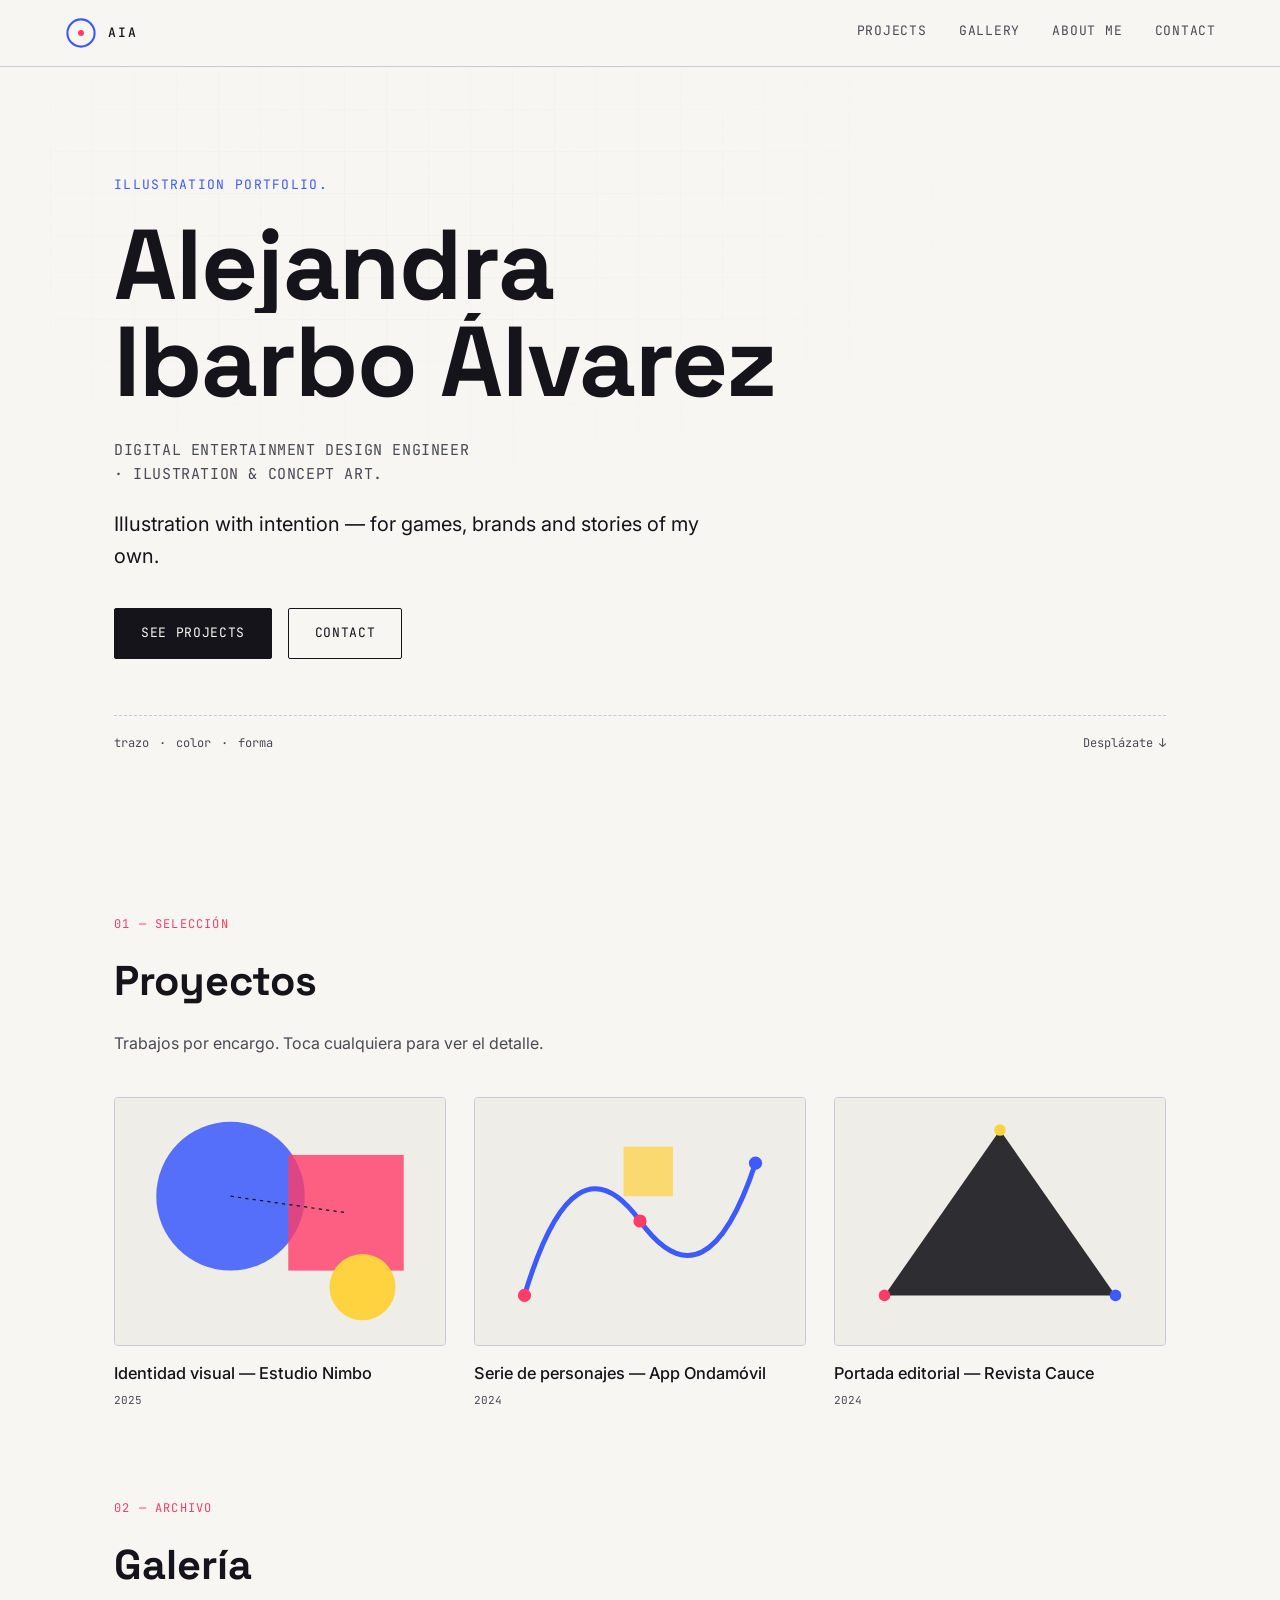
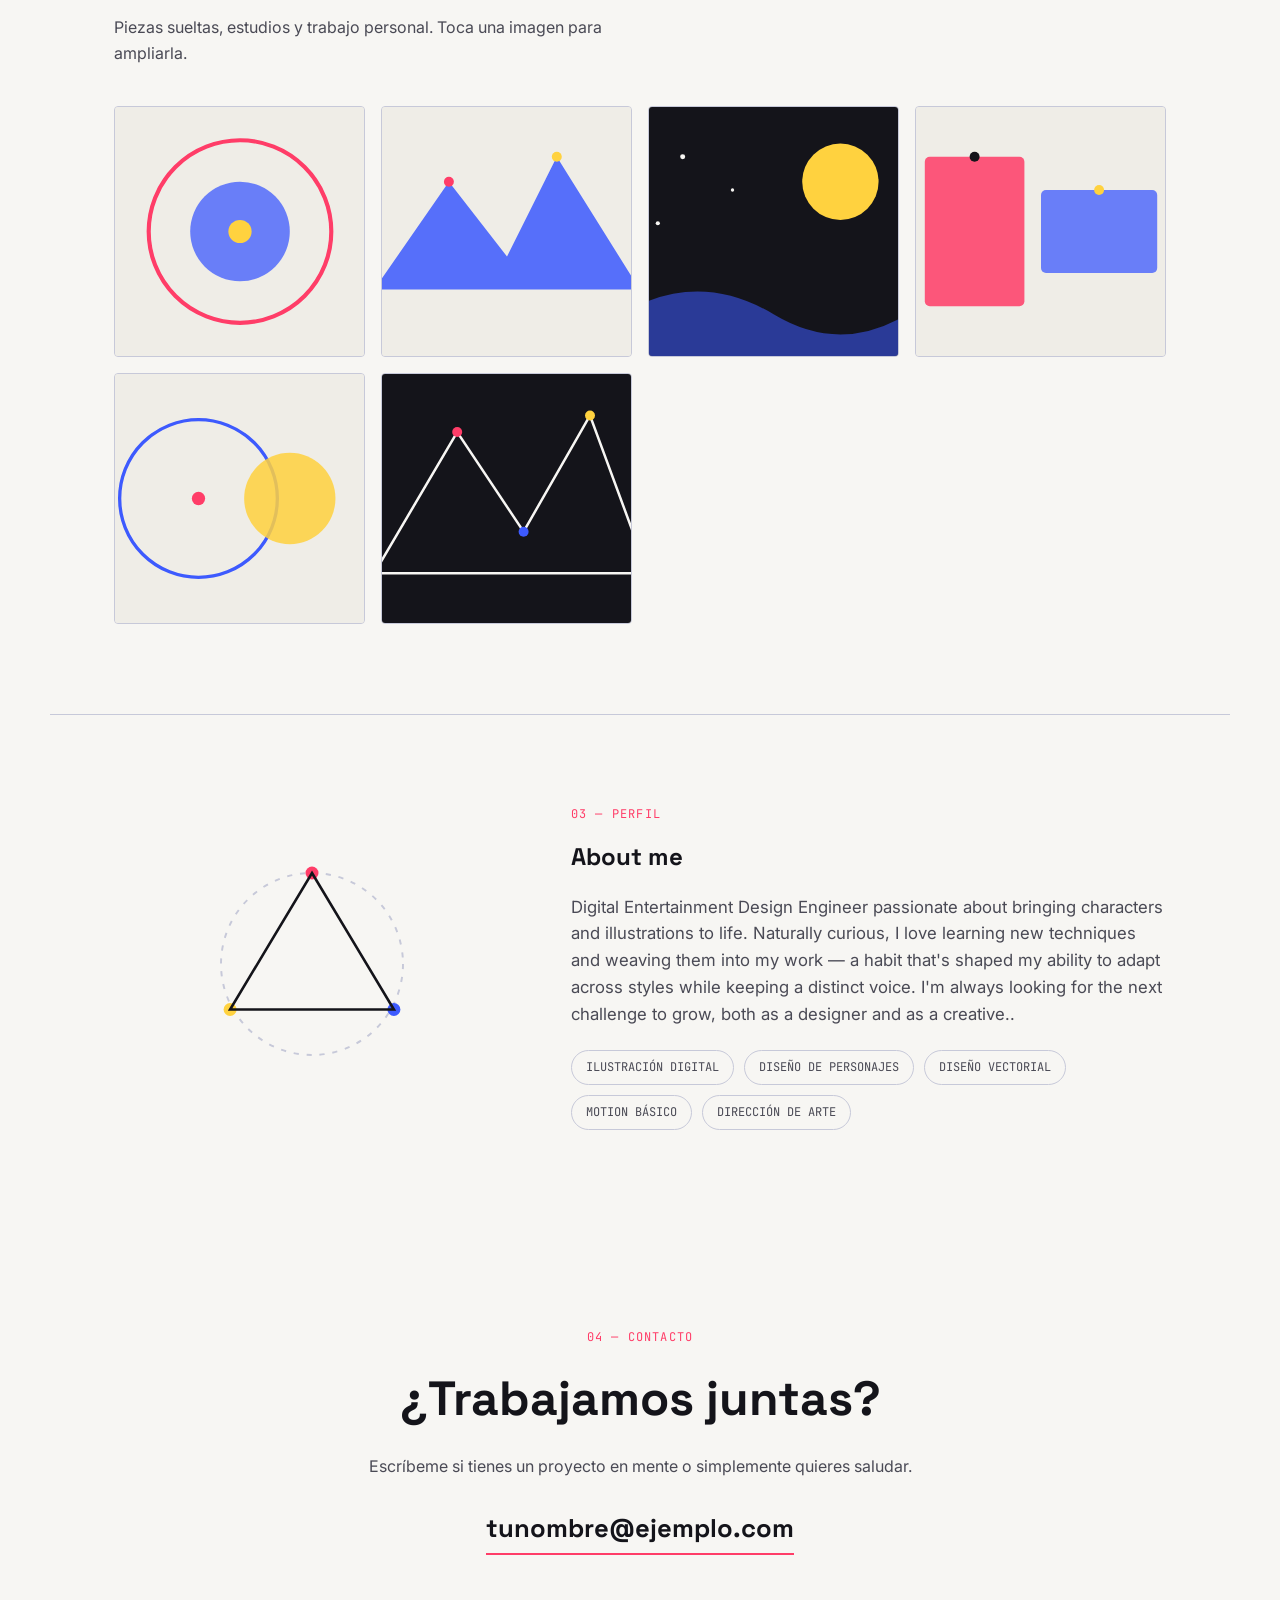
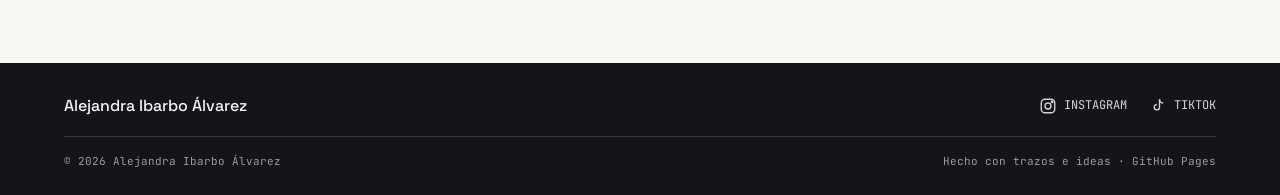
==== commit 437e58de: "Update index.html" ====
--- a/index.html
+++ b/index.html
@@ -155,7 +155,7 @@
   </section>
 
   <!-- ============ SOBRE MÍ ============ -->
-  <section class="about" id="sobre-mi">
+  <section class="about" id="About-Me">
     <div class="about__mark" aria-hidden="true">
       <svg viewBox="0 0 200 200" width="100%" height="100%">
         <circle cx="100" cy="100" r="70" fill="none" stroke="var(--path-grey)" stroke-width="1.5" stroke-dasharray="4 6"/>
@@ -167,9 +167,11 @@
     </div>
     <div class="about__text">
       <span class="section-head__tag">03 — Perfil</span>
-      <h2>Sobre mí</h2>
-      <p>Soy Alejandra Ibarbo Álvarez, Ingeniera en Diseño de Entretenimiento Digital. Combino procesos de ilustración vectorial con una mirada narrativa, pensando cada pieza como parte de algo más grande: un juego, una marca o una historia personal.</p>
-      <p>Me interesa la precisión del trazo digital tanto como la calidez de una buena idea detrás de él.</p>
+      <h2>About me</h2>
+      <p>Digital Entertainment Design Engineer passionate about bringing characters and illustrations to life. 
+        Naturally curious, I love learning new techniques and weaving them into my work — 
+        a habit that's shaped my ability to adapt across styles while keeping a distinct voice. 
+        I'm always looking for the next challenge to grow, both as a designer and as a creative..</p>
       <ul class="pills">
         <li>Ilustración digital</li>
         <li>Diseño de personajes</li>
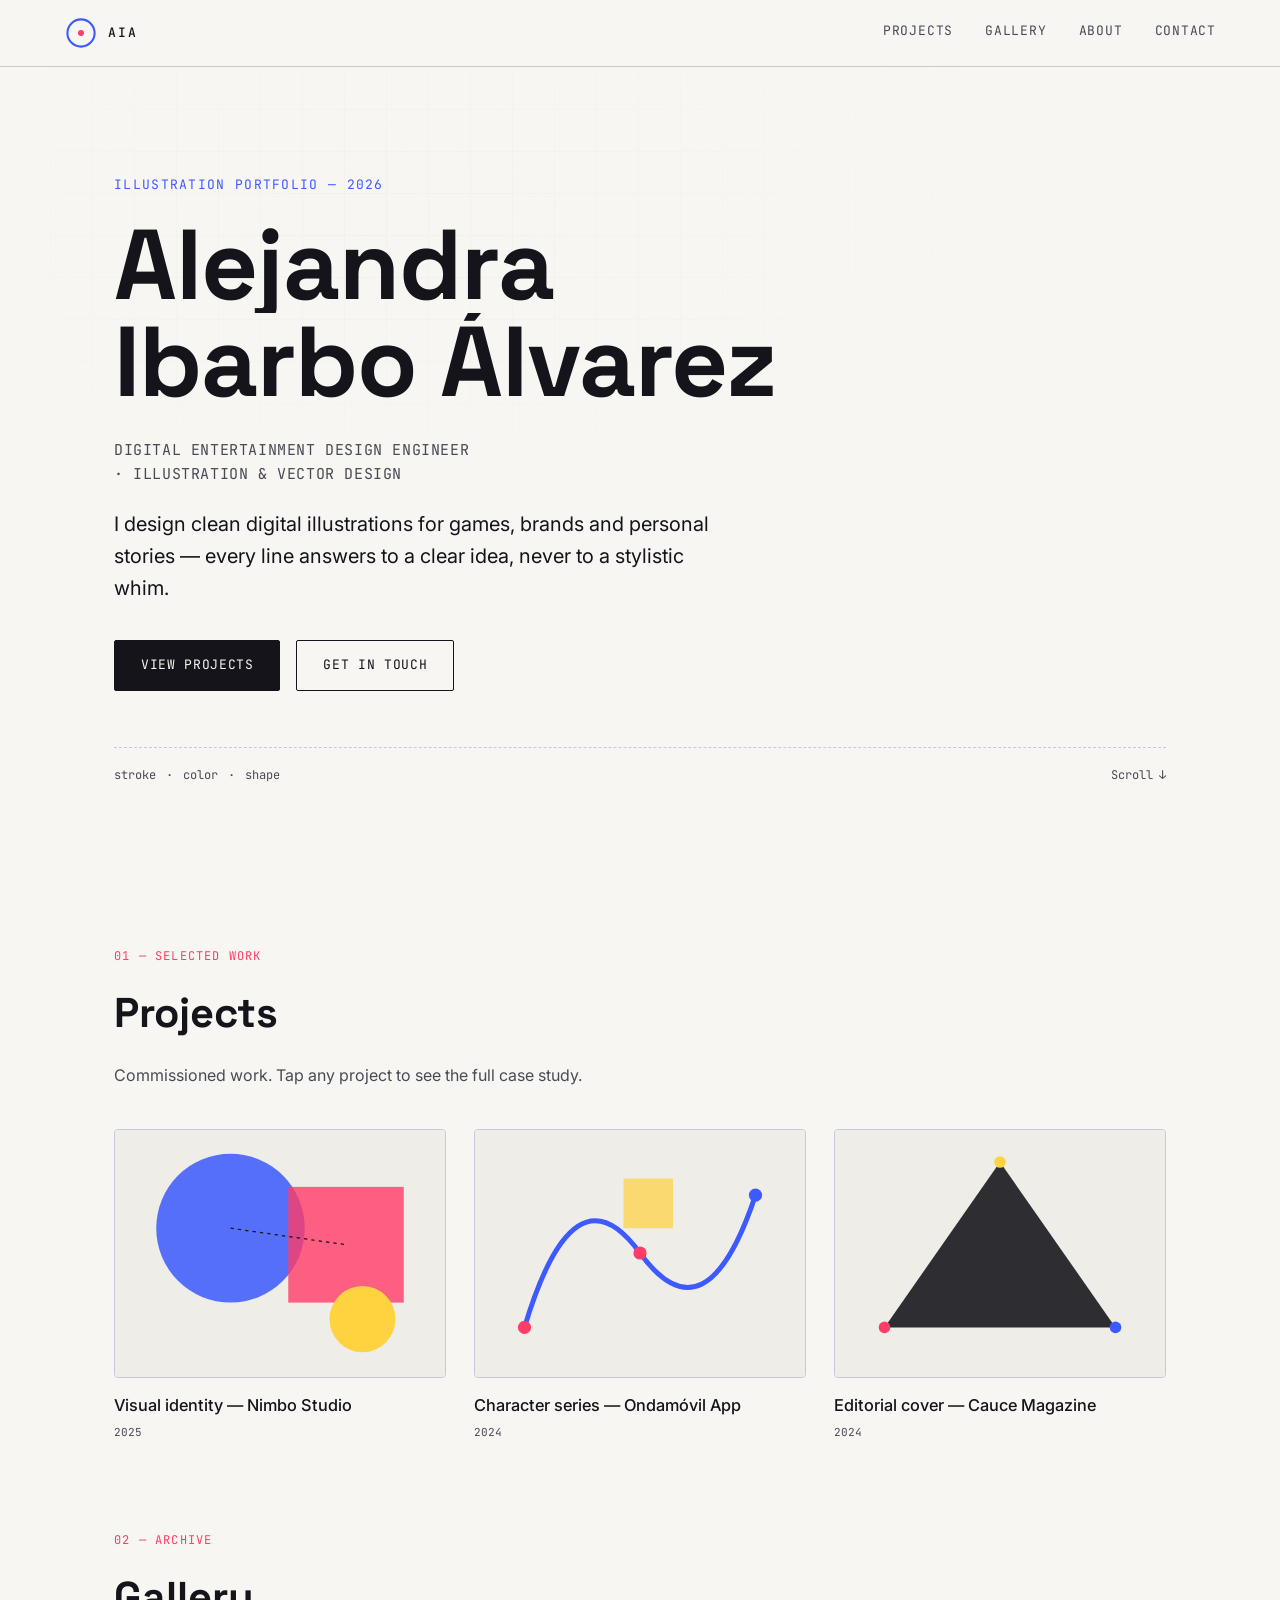
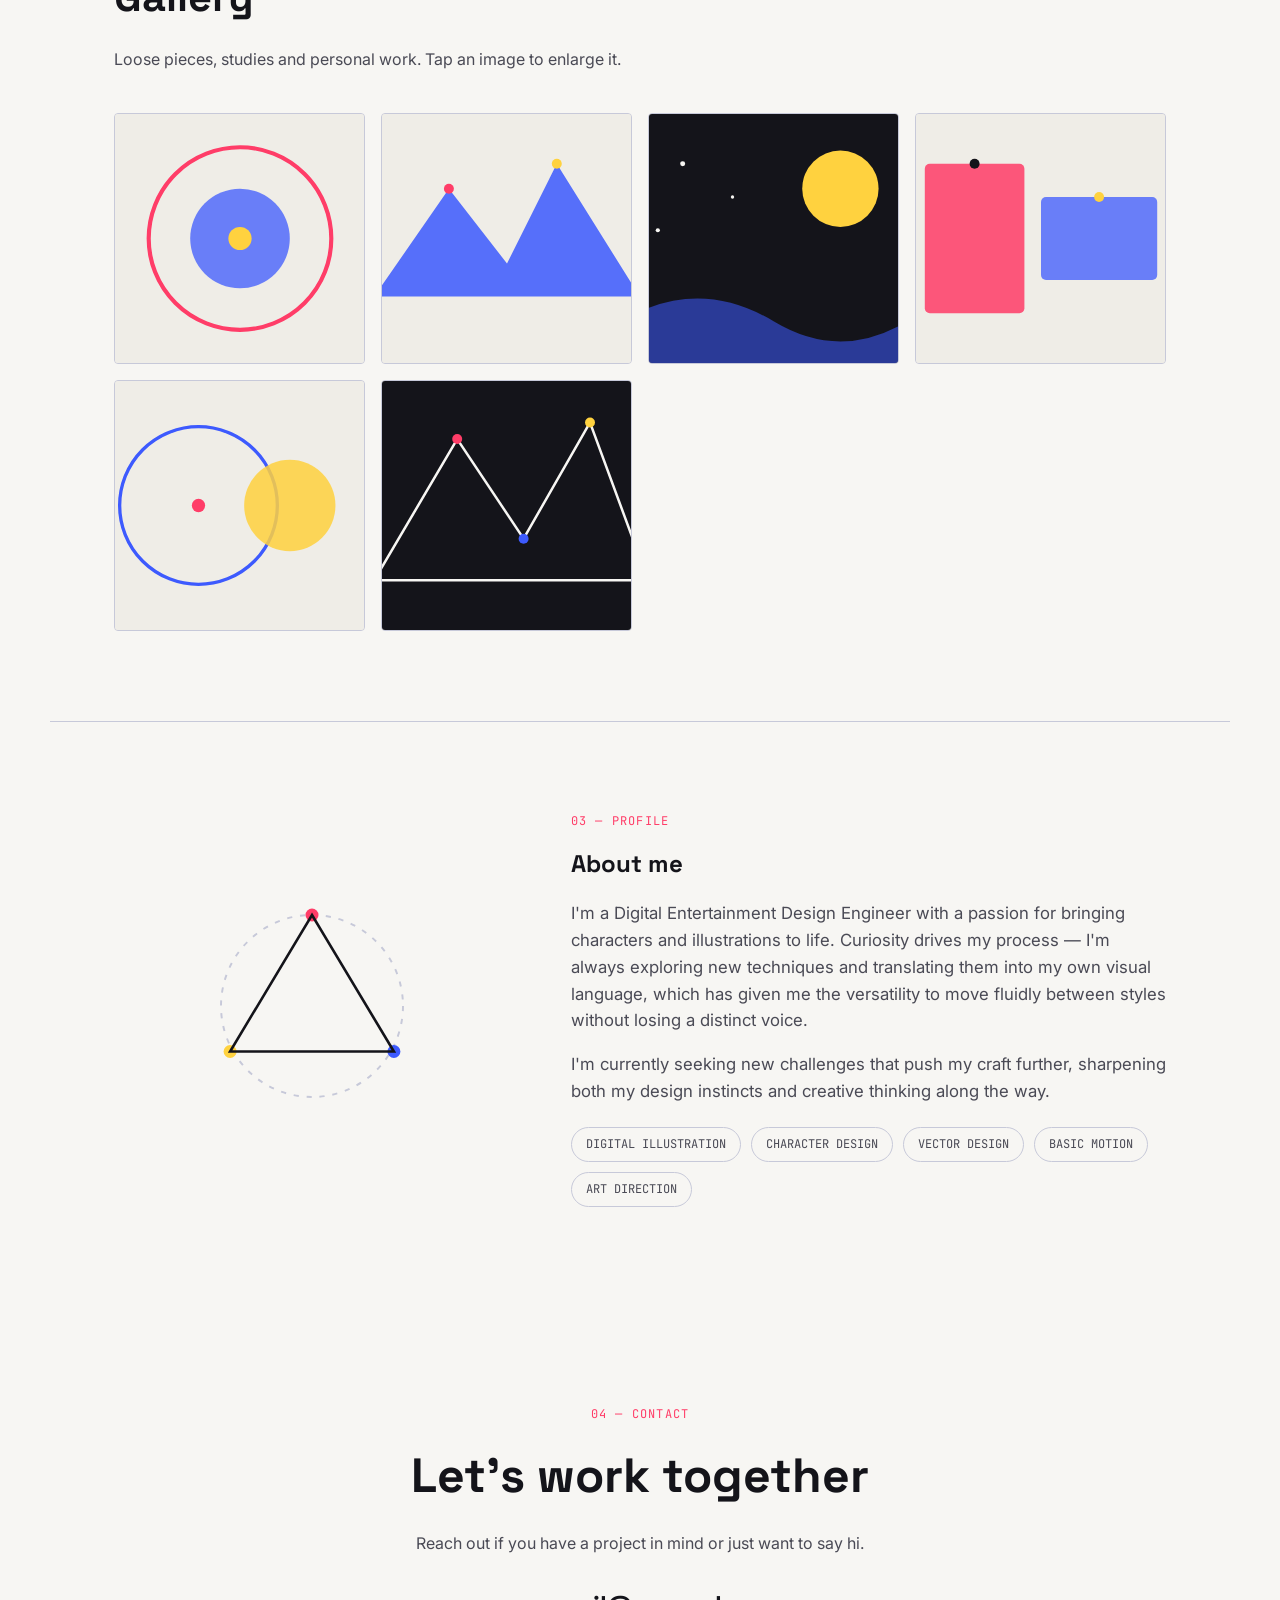
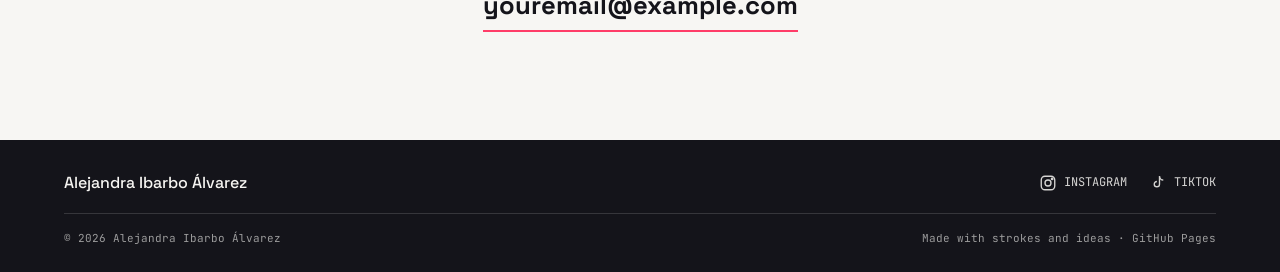
==== commit ee235cd3: "Add portfolio site (index, project pages, CSS, JS, assets, README) Restores the illustration portfol" ====
--- a/index.html
+++ b/index.html
@@ -1,10 +1,10 @@
 <!DOCTYPE html>
-<html lang="es">
+<html lang="en">
 <head>
 <meta charset="UTF-8">
 <meta name="viewport" content="width=device-width, initial-scale=1.0">
 <title>Alejandra Ibarbo Álvarez — Digital Illustration</title>
-<meta name="description" content="Digital Illustration portfolio made by Alejandra Ibarbo Álvarez, Digital Entertainment Design Engineer.">
+<meta name="description" content="Digital illustration and vector design portfolio by Alejandra Ibarbo Álvarez, Digital Entertainment Design Engineer.">
 <link rel="icon" href="data:image/svg+xml,<svg xmlns=%22http://www.w3.org/2000/svg%22 viewBox=%220 0 100 100%22><circle cx=%2250%22 cy=%2250%22 r=%2242%22 fill=%22%23F7F6F3%22 stroke=%22%233D5AFE%22 stroke-width=%228%22/><circle cx=%2250%22 cy=%2250%22 r=%2210%22 fill=%22%23FF3D68%22/></svg>">
 <link rel="preconnect" href="https://fonts.googleapis.com">
 <link rel="preconnect" href="https://fonts.gstatic.com" crossorigin>
@@ -13,11 +13,11 @@
 </head>
 <body>
 
-<a class="skip-link" href="#contenido">Saltar al contenido</a>
+<a class="skip-link" href="#contenido">Skip to content</a>
 
 <!-- ============ TOOLBAR / NAV ============ -->
 <header class="toolbar">
-  <a href="#inicio" class="toolbar__mark" aria-label="Inicio">
+  <a href="#inicio" class="toolbar__mark" aria-label="Home">
     <svg viewBox="0 0 40 40" width="34" height="34" aria-hidden="true">
       <circle cx="20" cy="20" r="16" fill="none" stroke="var(--vector-blue)" stroke-width="2.5"/>
       <circle cx="20" cy="20" r="3.5" fill="var(--node-pink)"/>
@@ -25,22 +25,22 @@
     <span class="toolbar__mark-text">AIA</span>
   </a>
 
-  <nav class="toolbar__nav" aria-label="Navegación principal">
+  <nav class="toolbar__nav" aria-label="Main navigation">
     <a href="#proyectos">Projects</a>
     <a href="#galeria">Gallery</a>
-    <a href="#sobre-mi">About me</a>
+    <a href="#sobre-mi">About</a>
     <a href="#contacto">Contact</a>
   </nav>
 
-  <button class="toolbar__menu-btn" id="menuBtn" aria-expanded="false" aria-controls="mobileNav" aria-label="Abrir menú">
+  <button class="toolbar__menu-btn" id="menuBtn" aria-expanded="false" aria-controls="mobileNav" aria-label="Open menu">
     <span></span><span></span><span></span>
   </button>
 </header>
 
-<nav id="mobileNav" class="mobile-nav" aria-label="Navegación móvil">
-  <a href="#proyectos">Project</a>
+<nav id="mobileNav" class="mobile-nav" aria-label="Mobile navigation">
+  <a href="#proyectos">Projects</a>
   <a href="#galeria">Gallery</a>
-  <a href="#sobre-mi">About me</a>
+  <a href="#sobre-mi">About</a>
   <a href="#contacto">Contact</a>
 </nav>
 
@@ -50,73 +50,73 @@
   <section class="hero" id="inicio">
     <div class="hero__grid" aria-hidden="true"></div>
 
-    <p class="hero__eyebrow">Illustration portfolio.</p>
+    <p class="hero__eyebrow">Illustration Portfolio — 2026</p>
 
     <h1 class="hero__name" id="heroName">
       <span class="hero__name-line">Alejandra</span>
       <span class="hero__name-line">Ibarbo Álvarez</span>
     </h1>
 
-    <p class="hero__role">Digital Entertainment Design Engineer<br class="hero__role-break"> · Ilustration &amp; Concept art.</p>
-
-    <p class="hero__intro">Illustration with intention — for games, brands and stories of my own.</p>
+    <p class="hero__role">Digital Entertainment Design Engineer<br class="hero__role-break"> · Illustration &amp; Vector Design</p>
+
+    <p class="hero__intro">I design clean digital illustrations for games, brands and personal stories — every line answers to a clear idea, never to a stylistic whim.</p>
 
     <div class="hero__actions">
-      <a href="#proyectos" class="btn btn--primary">See projects</a>
-      <a href="#contacto" class="btn btn--ghost">Contact</a>
+      <a href="#proyectos" class="btn btn--primary">View projects</a>
+      <a href="#contacto" class="btn btn--ghost">Get in touch</a>
     </div>
 
     <div class="hero__statusbar">
-      <span>trazo</span><span>·</span><span>color</span><span>·</span><span>forma</span>
-      <span class="hero__scroll-cue">Desplázate <span class="hero__scroll-arrow">↓</span></span>
-    </div>
-  </section>
-
-  <!-- ============ PROYECTOS ============ -->
+      <span>stroke</span><span>·</span><span>color</span><span>·</span><span>shape</span>
+      <span class="hero__scroll-cue">Scroll <span class="hero__scroll-arrow">↓</span></span>
+    </div>
+  </section>
+
+  <!-- ============ PROJECTS ============ -->
   <section class="work" id="proyectos">
     <div class="section-head">
-      <span class="section-head__tag">01 — Selección</span>
-      <h2>Proyectos</h2>
-      <p>Trabajos por encargo. Toca cualquiera para ver el detalle.</p>
+      <span class="section-head__tag">01 — Selected work</span>
+      <h2>Projects</h2>
+      <p>Commissioned work. Tap any project to see the full case study.</p>
     </div>
 
     <div class="grid" id="projectGrid">
 
       <a class="card project-card" href="proyecto-nimbo.html">
         <span class="card__frame">
-          <img src="assets/images/proyecto-1.svg" alt="Identidad visual ilustrada para Estudio Nimbo" loading="lazy">
+          <img src="assets/images/proyecto-1.svg" alt="Illustrated visual identity for Nimbo Studio" loading="lazy">
           <span class="card__node card__node--tl" aria-hidden="true"></span>
           <span class="card__node card__node--br" aria-hidden="true"></span>
-          <span class="card__expand" aria-hidden="true">Ver proyecto +</span>
+          <span class="card__expand" aria-hidden="true">View project +</span>
         </span>
         <span class="card__meta">
-          <span class="card__title">Identidad visual — Estudio Nimbo</span>
+          <span class="card__title">Visual identity — Nimbo Studio</span>
           <span class="card__year">2025</span>
         </span>
       </a>
 
       <a class="card project-card" href="proyecto-ondamovil.html">
         <span class="card__frame">
-          <img src="assets/images/proyecto-2.svg" alt="Serie de personajes para la app Ondamóvil" loading="lazy">
+          <img src="assets/images/proyecto-2.svg" alt="Character series for the Ondamóvil app" loading="lazy">
           <span class="card__node card__node--tl" aria-hidden="true"></span>
           <span class="card__node card__node--br" aria-hidden="true"></span>
-          <span class="card__expand" aria-hidden="true">Ver proyecto +</span>
+          <span class="card__expand" aria-hidden="true">View project +</span>
         </span>
         <span class="card__meta">
-          <span class="card__title">Serie de personajes — App Ondamóvil</span>
+          <span class="card__title">Character series — Ondamóvil App</span>
           <span class="card__year">2024</span>
         </span>
       </a>
 
       <a class="card project-card" href="proyecto-cauce.html">
         <span class="card__frame">
-          <img src="assets/images/proyecto-3.svg" alt="Portada editorial para Revista Cauce" loading="lazy">
+          <img src="assets/images/proyecto-3.svg" alt="Editorial cover for Cauce Magazine" loading="lazy">
           <span class="card__node card__node--tl" aria-hidden="true"></span>
           <span class="card__node card__node--br" aria-hidden="true"></span>
-          <span class="card__expand" aria-hidden="true">Ver proyecto +</span>
+          <span class="card__expand" aria-hidden="true">View project +</span>
         </span>
         <span class="card__meta">
-          <span class="card__title">Portada editorial — Revista Cauce</span>
+          <span class="card__title">Editorial cover — Cauce Magazine</span>
           <span class="card__year">2024</span>
         </span>
       </a>
@@ -124,38 +124,38 @@
     </div>
   </section>
 
-  <!-- ============ GALERÍA ============ -->
+  <!-- ============ GALLERY ============ -->
   <section class="gallery" id="galeria">
     <div class="section-head">
-      <span class="section-head__tag">02 — Archivo</span>
-      <h2>Galería</h2>
-      <p>Piezas sueltas, estudios y trabajo personal. Toca una imagen para ampliarla.</p>
+      <span class="section-head__tag">02 — Archive</span>
+      <h2>Gallery</h2>
+      <p>Loose pieces, studies and personal work. Tap an image to enlarge it.</p>
     </div>
 
     <div class="gallery__grid" id="galleryGrid">
-      <button class="gallery__item" type="button" data-full="assets/images/personal-1.svg" data-caption="Retratos en movimiento — 2025">
-        <img src="assets/images/personal-1.svg" alt="Retratos en movimiento" loading="lazy">
-      </button>
-      <button class="gallery__item" type="button" data-full="assets/images/personal-2.svg" data-caption="Bestiario urbano — 2023">
-        <img src="assets/images/personal-2.svg" alt="Bestiario urbano" loading="lazy">
-      </button>
-      <button class="gallery__item" type="button" data-full="assets/images/personal-3.svg" data-caption="Estudio de color: Nocturno — 2023">
-        <img src="assets/images/personal-3.svg" alt="Estudio de color nocturno" loading="lazy">
-      </button>
-      <button class="gallery__item" type="button" data-full="assets/images/personal-4.svg" data-caption="Estudio de forma — 2023">
-        <img src="assets/images/personal-4.svg" alt="Estudio de forma" loading="lazy">
-      </button>
-      <button class="gallery__item" type="button" data-full="assets/images/personal-5.svg" data-caption="Superposiciones — 2024">
-        <img src="assets/images/personal-5.svg" alt="Superposiciones" loading="lazy">
-      </button>
-      <button class="gallery__item" type="button" data-full="assets/images/personal-6.svg" data-caption="Paisaje geométrico — 2024">
-        <img src="assets/images/personal-6.svg" alt="Paisaje geométrico" loading="lazy">
-      </button>
-    </div>
-  </section>
-
-  <!-- ============ SOBRE MÍ ============ -->
-  <section class="about" id="About-Me">
+      <button class="gallery__item" type="button" data-full="assets/images/personal-1.svg" data-caption="Portraits in motion — 2025">
+        <img src="assets/images/personal-1.svg" alt="Portraits in motion" loading="lazy">
+      </button>
+      <button class="gallery__item" type="button" data-full="assets/images/personal-2.svg" data-caption="Urban bestiary — 2023">
+        <img src="assets/images/personal-2.svg" alt="Urban bestiary" loading="lazy">
+      </button>
+      <button class="gallery__item" type="button" data-full="assets/images/personal-3.svg" data-caption="Color study: Nocturne — 2023">
+        <img src="assets/images/personal-3.svg" alt="Nocturne color study" loading="lazy">
+      </button>
+      <button class="gallery__item" type="button" data-full="assets/images/personal-4.svg" data-caption="Form study — 2023">
+        <img src="assets/images/personal-4.svg" alt="Form study" loading="lazy">
+      </button>
+      <button class="gallery__item" type="button" data-full="assets/images/personal-5.svg" data-caption="Overlays — 2024">
+        <img src="assets/images/personal-5.svg" alt="Overlays" loading="lazy">
+      </button>
+      <button class="gallery__item" type="button" data-full="assets/images/personal-6.svg" data-caption="Geometric landscape — 2024">
+        <img src="assets/images/personal-6.svg" alt="Geometric landscape" loading="lazy">
+      </button>
+    </div>
+  </section>
+
+  <!-- ============ ABOUT ============ -->
+  <section class="about" id="sobre-mi">
     <div class="about__mark" aria-hidden="true">
       <svg viewBox="0 0 200 200" width="100%" height="100%">
         <circle cx="100" cy="100" r="70" fill="none" stroke="var(--path-grey)" stroke-width="1.5" stroke-dasharray="4 6"/>
@@ -166,28 +166,26 @@
       </svg>
     </div>
     <div class="about__text">
-      <span class="section-head__tag">03 — Perfil</span>
+      <span class="section-head__tag">03 — Profile</span>
       <h2>About me</h2>
-      <p>Digital Entertainment Design Engineer passionate about bringing characters and illustrations to life. 
-        Naturally curious, I love learning new techniques and weaving them into my work — 
-        a habit that's shaped my ability to adapt across styles while keeping a distinct voice. 
-        I'm always looking for the next challenge to grow, both as a designer and as a creative..</p>
+      <p>I'm a Digital Entertainment Design Engineer with a passion for bringing characters and illustrations to life. Curiosity drives my process — I'm always exploring new techniques and translating them into my own visual language, which has given me the versatility to move fluidly between styles without losing a distinct voice.</p>
+      <p>I'm currently seeking new challenges that push my craft further, sharpening both my design instincts and creative thinking along the way.</p>
       <ul class="pills">
-        <li>Ilustración digital</li>
-        <li>Diseño de personajes</li>
-        <li>Diseño vectorial</li>
-        <li>Motion básico</li>
-        <li>Dirección de arte</li>
+        <li>Digital illustration</li>
+        <li>Character design</li>
+        <li>Vector design</li>
+        <li>Basic motion</li>
+        <li>Art direction</li>
       </ul>
     </div>
   </section>
 
-  <!-- ============ CONTACTO ============ -->
+  <!-- ============ CONTACT ============ -->
   <section class="contact" id="contacto">
-    <span class="section-head__tag">04 — Contacto</span>
-    <h2>¿Trabajamos juntas?</h2>
-    <p>Escríbeme si tienes un proyecto en mente o simplemente quieres saludar.</p>
-    <a href="mailto:tunombre@ejemplo.com" class="contact__email">tunombre@ejemplo.com</a>
+    <span class="section-head__tag">04 — Contact</span>
+    <h2>Let's work together</h2>
+    <p>Reach out if you have a project in mind or just want to say hi.</p>
+    <a href="mailto:youremail@example.com" class="contact__email">youremail@example.com</a>
   </section>
 
 </main>
@@ -197,11 +195,11 @@
   <div class="footer__row">
     <span class="footer__name">Alejandra Ibarbo Álvarez</span>
     <div class="footer__social">
-      <a href="https://instagram.com/tunombre" target="_blank" rel="noopener noreferrer" aria-label="Instagram">
+      <a href="https://instagram.com/yourname" target="_blank" rel="noopener noreferrer" aria-label="Instagram">
         <svg width="18" height="18" viewBox="0 0 24 24" fill="none" stroke="currentColor" stroke-width="1.8" aria-hidden="true"><rect x="3" y="3" width="18" height="18" rx="5"/><circle cx="12" cy="12" r="4"/><circle cx="17.5" cy="6.5" r="1"/></svg>
         <span>Instagram</span>
       </a>
-      <a href="https://www.tiktok.com/@tunombre" target="_blank" rel="noopener noreferrer" aria-label="TikTok">
+      <a href="https://www.tiktok.com/@yourname" target="_blank" rel="noopener noreferrer" aria-label="TikTok">
         <svg width="18" height="18" viewBox="0 0 24 24" fill="none" stroke="currentColor" stroke-width="1.8" aria-hidden="true"><path d="M14 3v10.5a3.5 3.5 0 1 1-3.5-3.5"/><path d="M14 3c0 3 2.5 5 5 5"/></svg>
         <span>TikTok</span>
       </a>
@@ -209,20 +207,20 @@
   </div>
   <div class="footer__row footer__row--meta">
     <span>© <span id="year"></span> Alejandra Ibarbo Álvarez</span>
-    <span>Hecho con trazos e ideas · GitHub Pages</span>
+    <span>Made with strokes and ideas · GitHub Pages</span>
   </div>
 </footer>
 
-<!-- ============ LIGHTBOX DE GALERÍA ============ -->
+<!-- ============ GALLERY LIGHTBOX ============ -->
 <div class="lightbox" id="lightbox" aria-hidden="true">
   <div class="lightbox__backdrop" data-close></div>
-  <button class="lightbox__close" type="button" data-close aria-label="Cerrar imagen">
+  <button class="lightbox__close" type="button" data-close aria-label="Close image">
     <svg width="20" height="20" viewBox="0 0 24 24" fill="none" stroke="currentColor" stroke-width="2"><path d="M5 5l14 14M19 5L5 19"/></svg>
   </button>
-  <button class="lightbox__nav lightbox__nav--prev" type="button" id="lightboxPrev" aria-label="Imagen anterior">
+  <button class="lightbox__nav lightbox__nav--prev" type="button" id="lightboxPrev" aria-label="Previous image">
     <svg width="22" height="22" viewBox="0 0 24 24" fill="none" stroke="currentColor" stroke-width="2"><path d="M15 5l-7 7 7 7"/></svg>
   </button>
-  <button class="lightbox__nav lightbox__nav--next" type="button" id="lightboxNext" aria-label="Imagen siguiente">
+  <button class="lightbox__nav lightbox__nav--next" type="button" id="lightboxNext" aria-label="Next image">
     <svg width="22" height="22" viewBox="0 0 24 24" fill="none" stroke="currentColor" stroke-width="2"><path d="M9 5l7 7-7 7"/></svg>
   </button>
   <figure class="lightbox__figure">
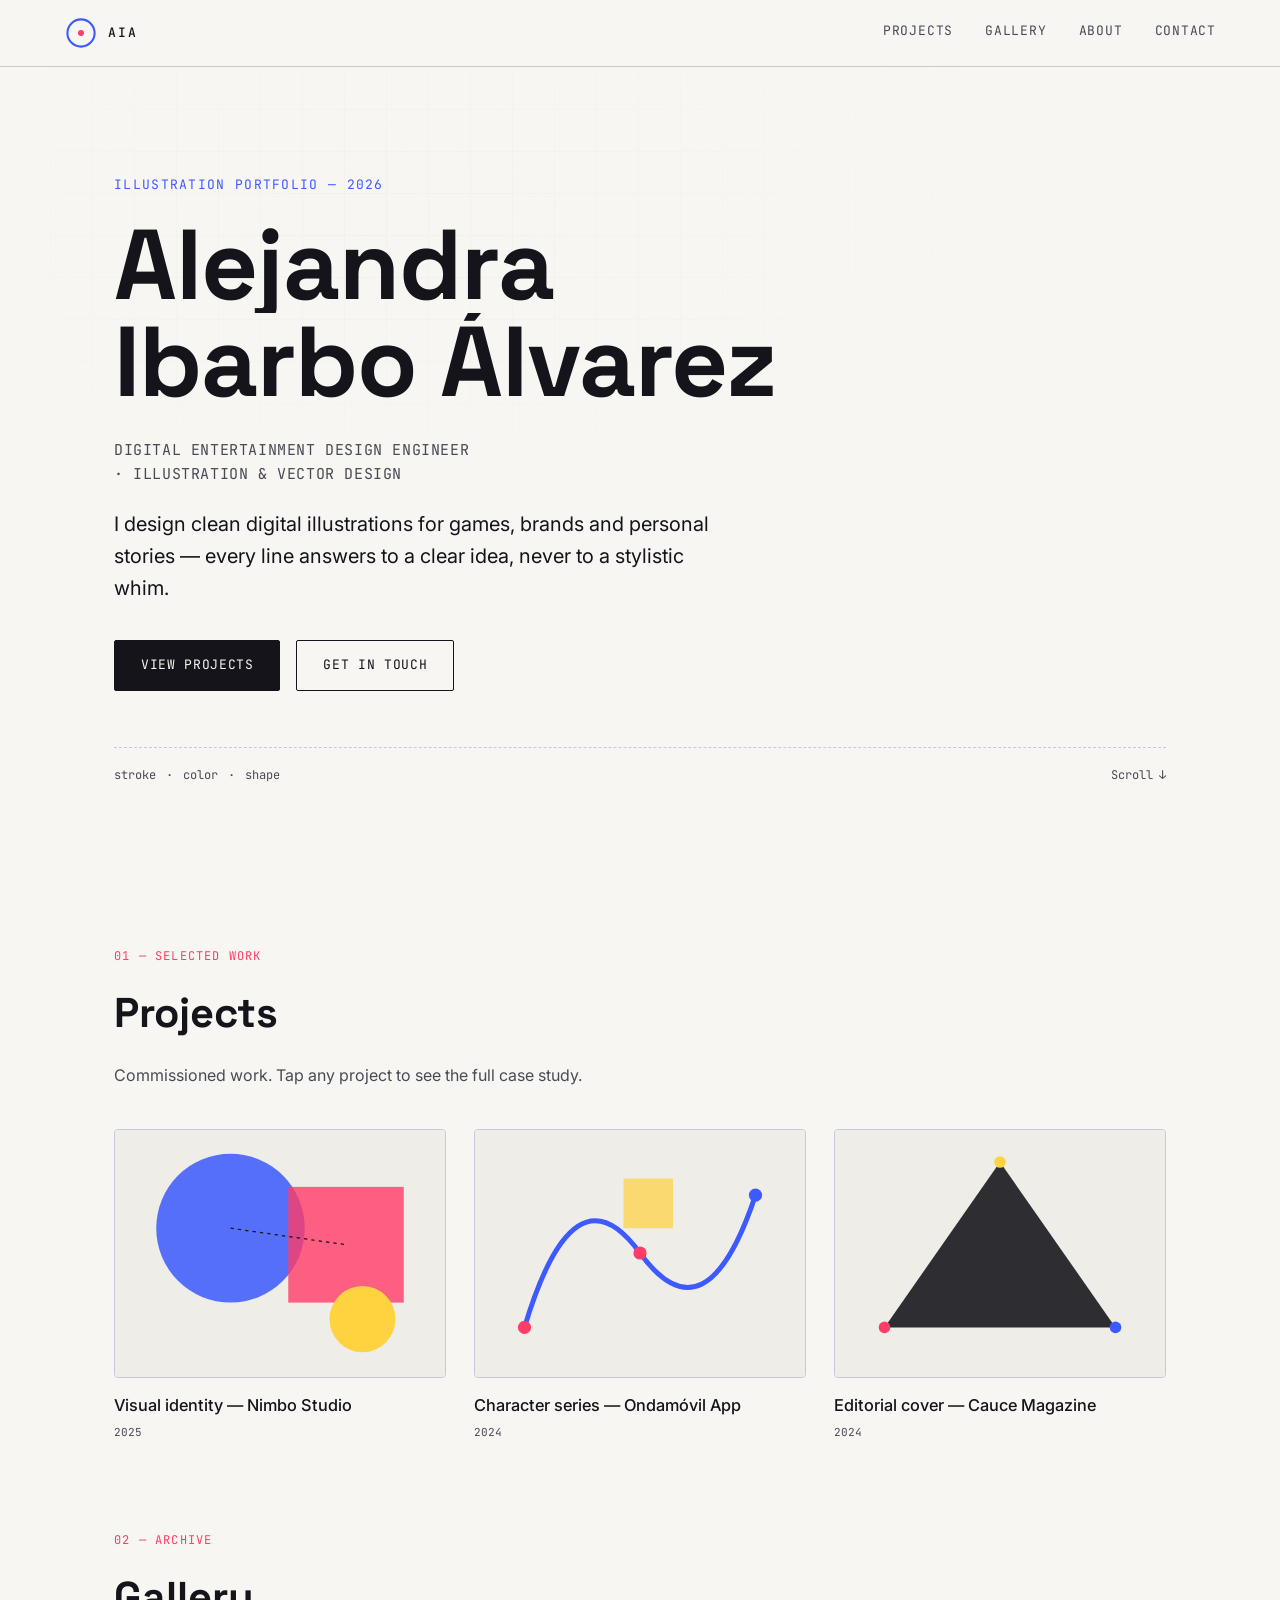
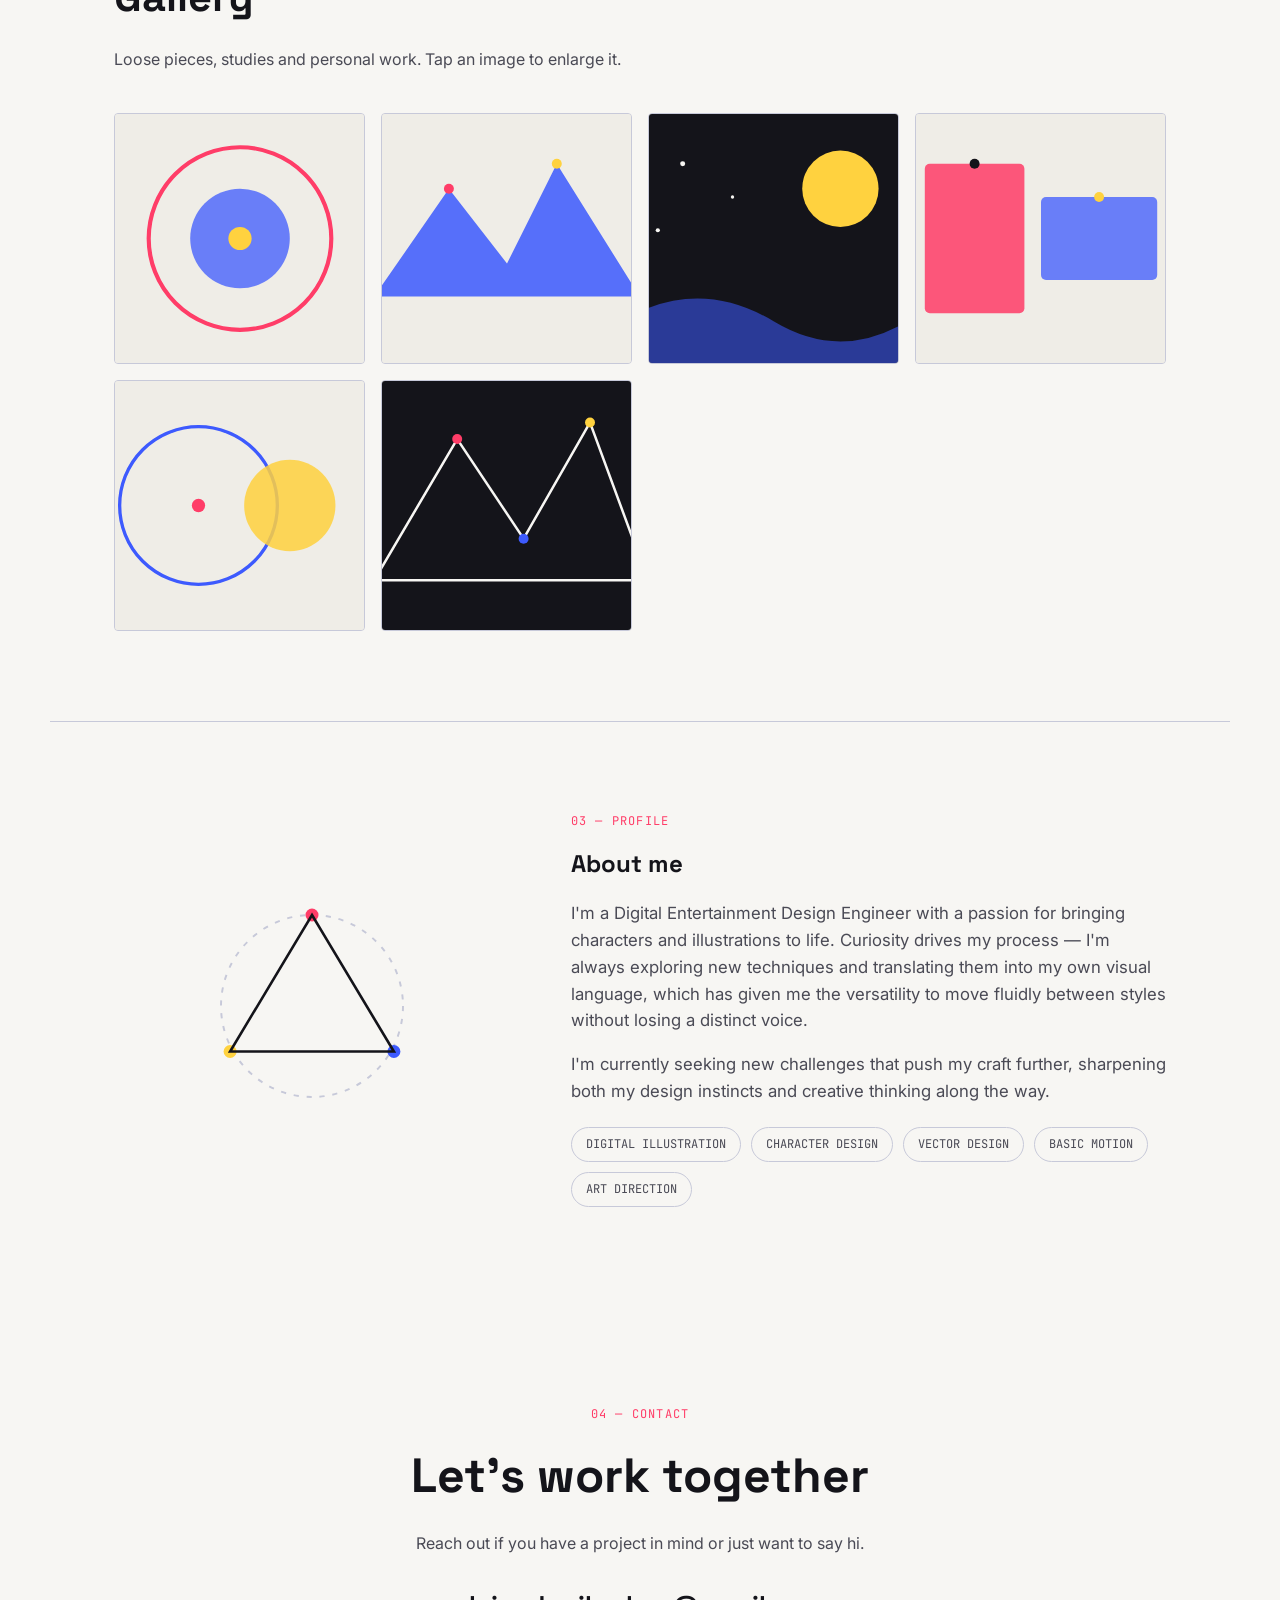
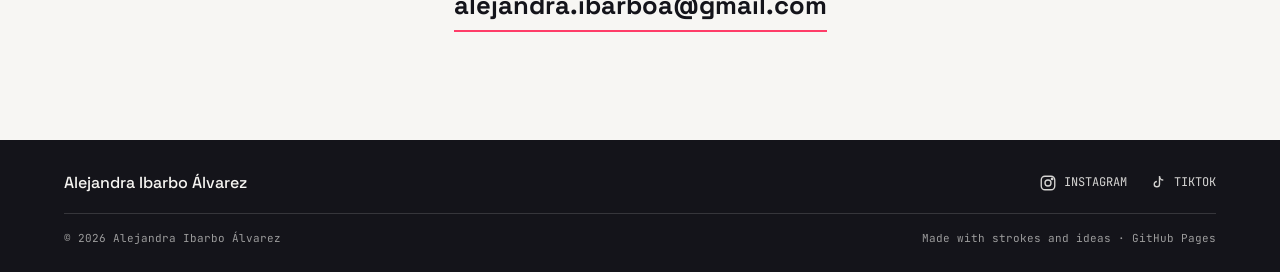
==== commit 0376d5b7: "Update contact email Co-Authored-By: Claude Sonnet 5 <noreply@anthropic.com>" ====
--- a/index.html
+++ b/index.html
@@ -185,7 +185,7 @@
     <span class="section-head__tag">04 — Contact</span>
     <h2>Let's work together</h2>
     <p>Reach out if you have a project in mind or just want to say hi.</p>
-    <a href="mailto:youremail@example.com" class="contact__email">youremail@example.com</a>
+    <a href="mailto:alejandra.ibarboa@gmail.com" class="contact__email">alejandra.ibarboa@gmail.com</a>
   </section>
 
 </main>
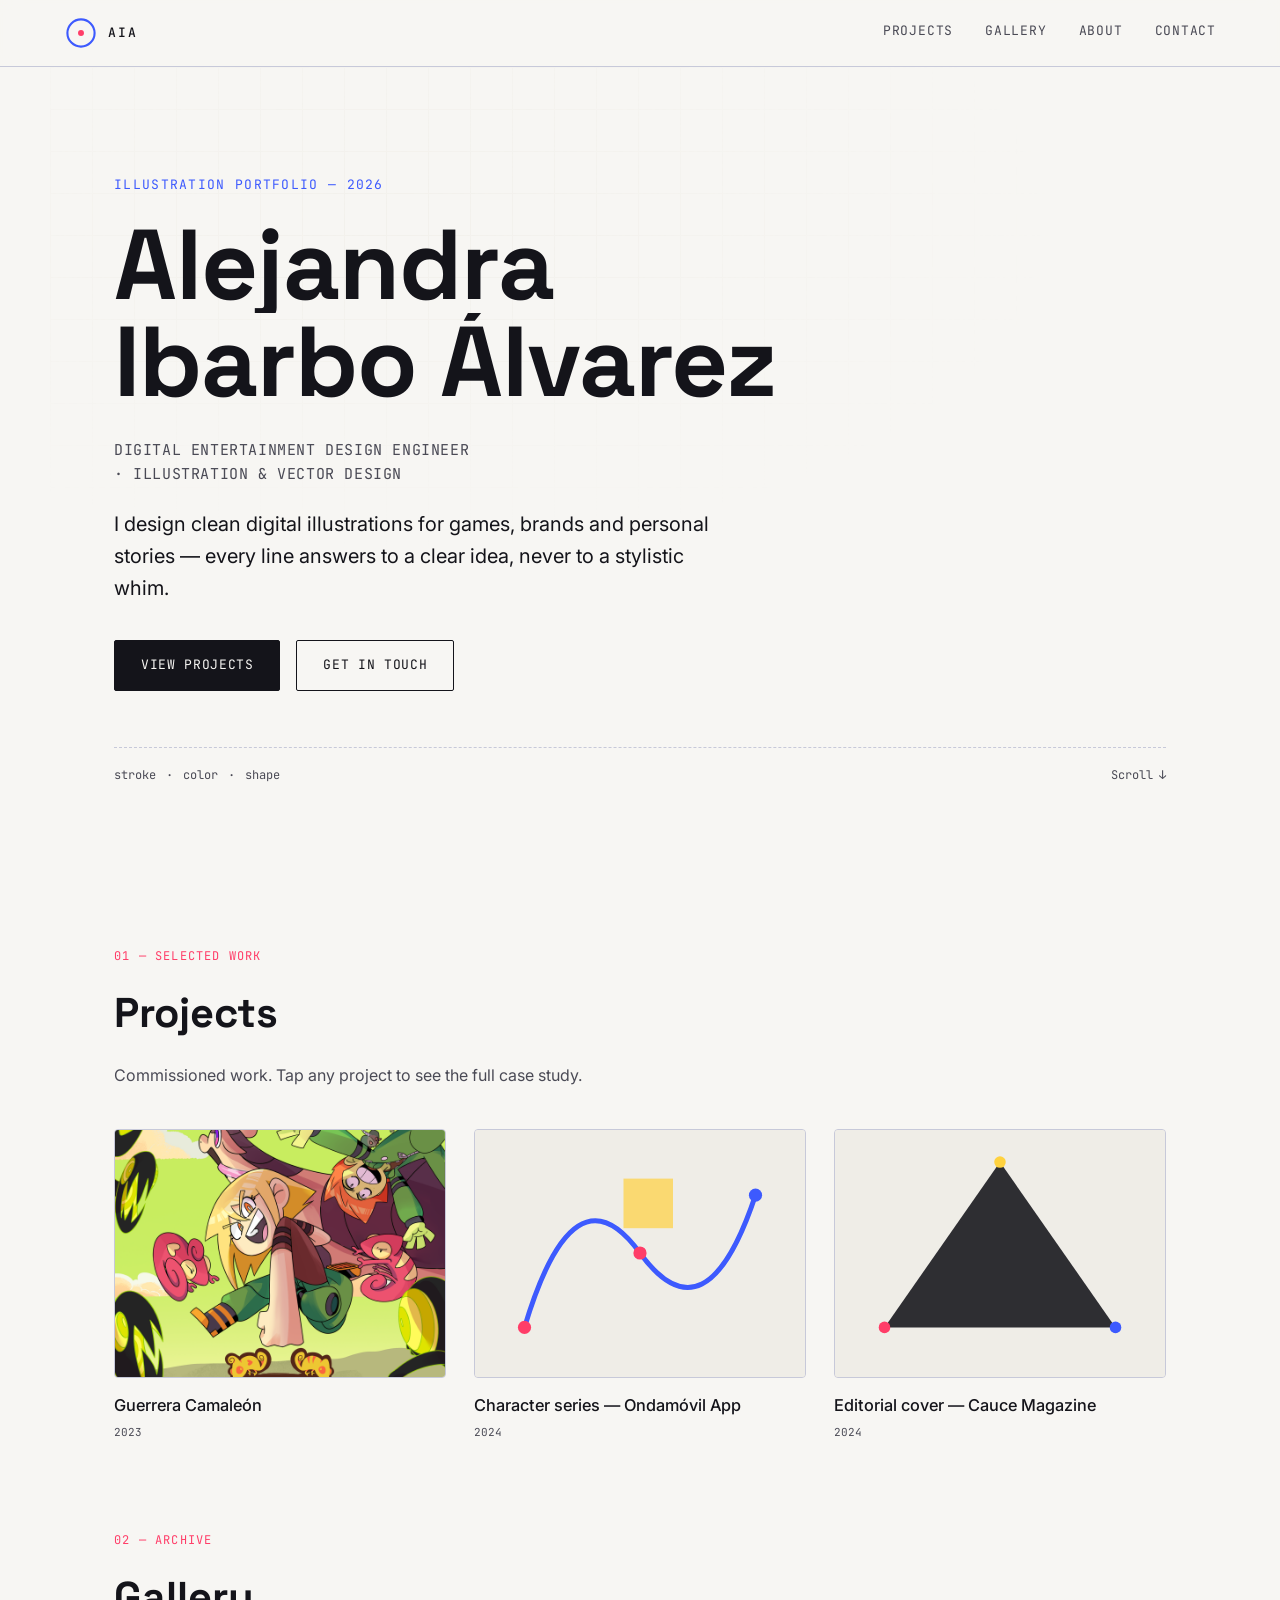
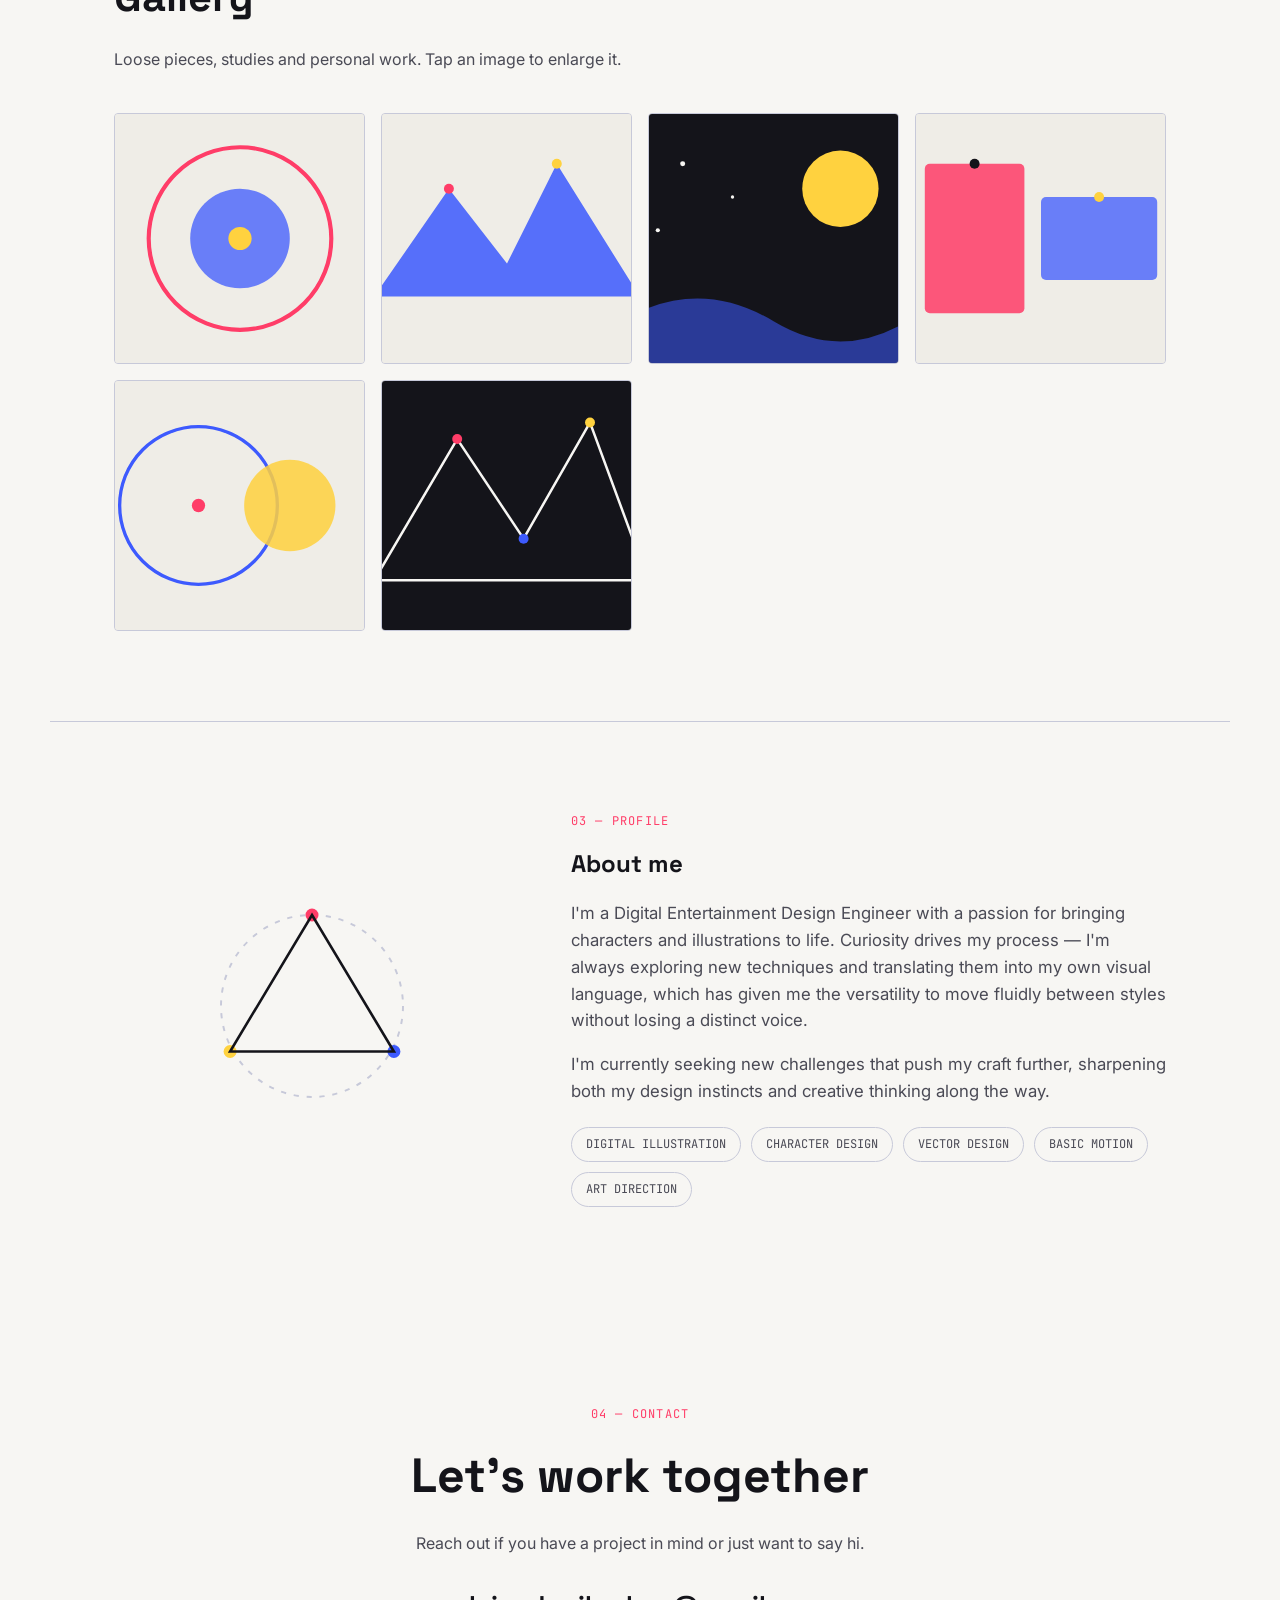
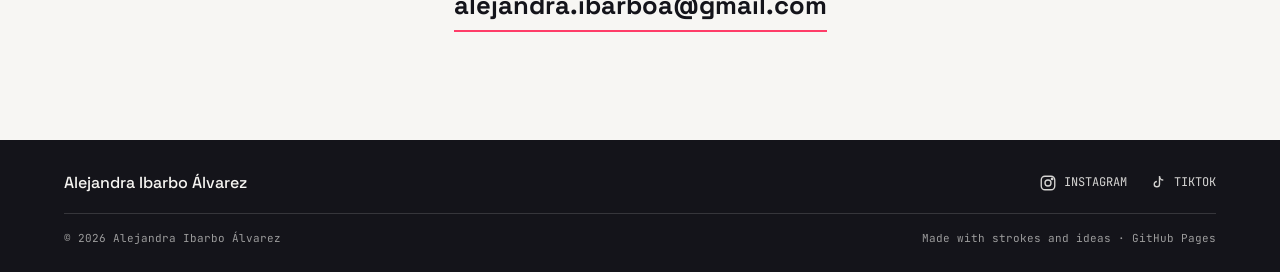
==== commit 5c03073b: "Replace first project with Guerrera Camaleón Swaps the Nimbo Studio placeholder for the real first p" ====
--- a/index.html
+++ b/index.html
@@ -84,14 +84,14 @@
 
       <a class="card project-card" href="proyecto-nimbo.html">
         <span class="card__frame">
-          <img src="assets/images/proyecto-1.svg" alt="Illustrated visual identity for Nimbo Studio" loading="lazy">
+          <img src="assets/images/proyecto-1.png" alt="Guerrera Camaleón cover art" loading="lazy">
           <span class="card__node card__node--tl" aria-hidden="true"></span>
           <span class="card__node card__node--br" aria-hidden="true"></span>
           <span class="card__expand" aria-hidden="true">View project +</span>
         </span>
         <span class="card__meta">
-          <span class="card__title">Visual identity — Nimbo Studio</span>
-          <span class="card__year">2025</span>
+          <span class="card__title">Guerrera Camaleón</span>
+          <span class="card__year">2023</span>
         </span>
       </a>
 
